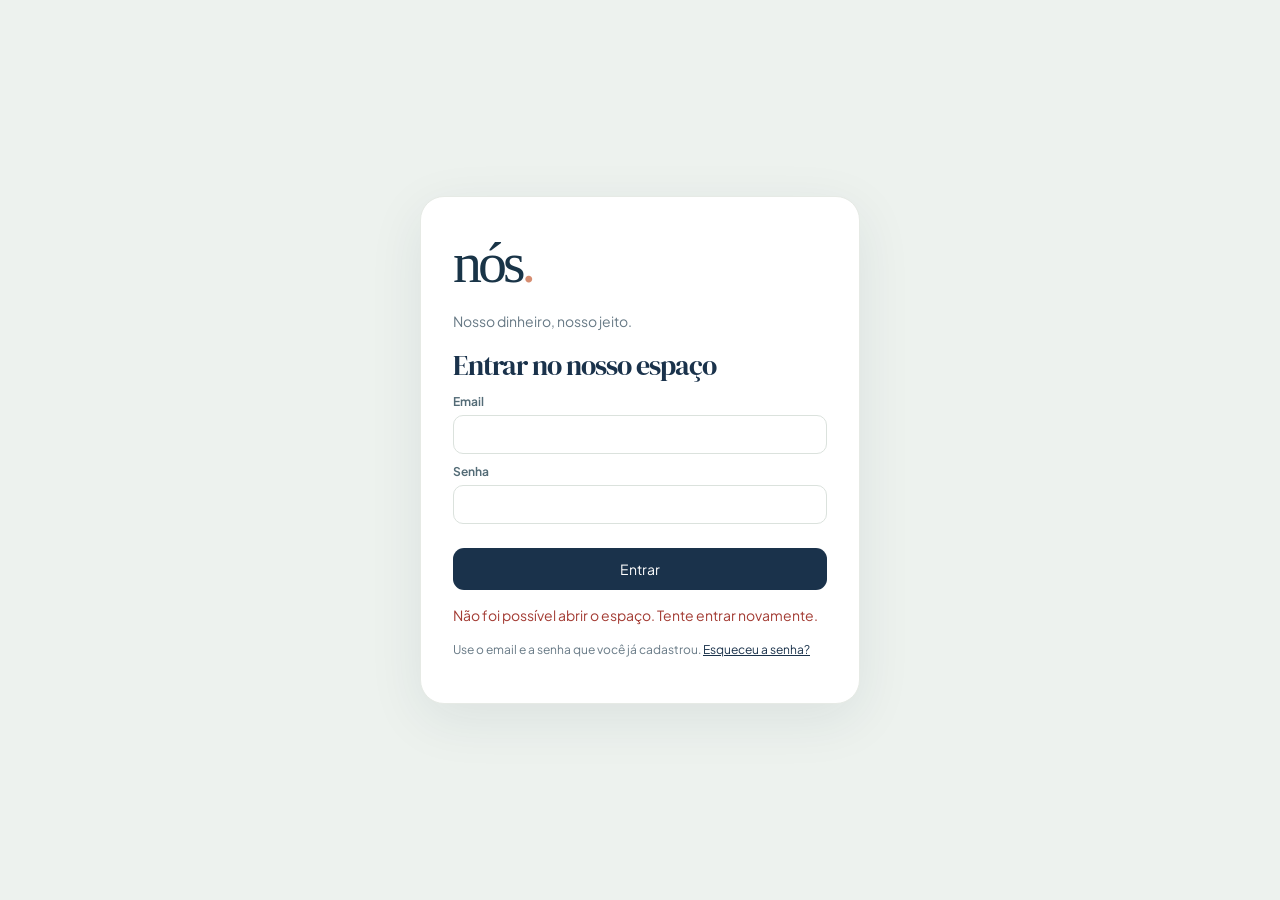
==== nos.html @ 6d32a5d5 "Permite abrir detalhes das receitas por categoria em nos.html" ====
<!doctype html><html lang="pt"><head><link rel="manifest" href="/manifest.webmanifest"><link rel="apple-touch-icon" sizes="180x180" href="/icon-180.png"><link rel="icon" type="image/png" sizes="192x192" href="/icon-192.png"><meta name="apple-mobile-web-app-capable" content="yes"><meta name="apple-mobile-web-app-title" content="nós."><meta name="theme-color" content="#1A324B"><meta charset="utf-8"><meta name="viewport" content="width=device-width,initial-scale=1"><title>nós. · Finanças</title><link rel="preconnect" href="https://fonts.googleapis.com"><link rel="preconnect" href="https://fonts.gstatic.com" crossorigin><link href="https://fonts.googleapis.com/css2?family=DM+Serif+Display&family=Plus+Jakarta+Sans:wght@400;500;600;700&display=swap" rel="stylesheet"><link rel="stylesheet" href="nos.css"></head><body><section id="loginScreen" class="login-screen" hidden><div class="login-card"><div class="login-brand">nós<span>.</span></div><p>Nosso dinheiro, nosso jeito.</p><h1>Entrar no nosso espaço</h1><form id="loginForm"><label>Email<input id="loginEmail" type="email" autocomplete="username" required></label><label>Senha<input id="loginPassword" type="password" autocomplete="current-password" required></label><button type="submit" id="loginButton">Entrar</button><p id="loginError" role="alert" class="login-error"></p></form><p class="login-help">Use o email e a senha que você já cadastrou. <a href="reset-password.html">Esqueceu a senha?</a></p></div></section><div class="shell" id="appShell" hidden><header><div><strong class="brand">nós<span>.</span></strong><small data-space-tagline>nosso dinheiro, nosso jeito</small></div><div class="headright"><span id="identity">Conectando…</span><button type="button" id="logout" class="soft" hidden>Sair</button><a href="casal-convite.html" data-space-only="couple">Convites</a></div></header><div id="alert" role="status"></div><main><section class="page active" id="inicio"><div class="intro"><div><div class="eyebrow" data-space-eyebrow>NOSSO ESPAÇO FINANCEIRO</div><h1>O dinheiro com mais leveza.</h1><p data-space-intro>Um lugar para cuidar do que é nosso, juntos.</p></div><div class="monthwrap"><label>Mês <input type="month" id="month" min="2026-11"></label></div></div><div class="stats"><article class="stat dark"><div class="balance-title-row"><small>Saldo total das contas</small><button type="button" id="viewAccountBalances" class="balance-eye" aria-label="Ver saldo por conta" title="Ver saldo por conta"><svg viewBox="0 0 24 24" width="22" height="22" fill="none" stroke="currentColor" stroke-width="1.8" stroke-linecap="round" stroke-linejoin="round" aria-hidden="true"><path d="M2 12s3.6-7 10-7 10 7 10 7-3.6 7-10 7S2 12 2 12Z"/><circle cx="12" cy="12" r="3"/></svg></button></div><strong id="balance">€ 0,00</strong><span>Saldo inicial + todos os movimentos</span></article><article class="stat"><small>Receitas do mês</small><strong id="income">€ 0,00</strong></article><article class="stat"><small>Despesas do mês</small><strong id="expense">€ 0,00</strong></article><details class="investment-disclosure"><summary>Investimentos <span class="investment-expand">Ver património investido</span></summary><div class="investment-detail-grid"><div><small>Investido · indisponível para uso</small><strong id="invested">€ 0,00</strong></div><div><small>Património total · disponível + investido</small><strong id="netWorth">€ 0,00</strong></div></div><div id="investmentCurrencies" class="investment-currencies"></div></details></div><article class="panel"><div class="panelhead"><h2>Previsão do mês</h2><button class="soft" data-page="movimentos">Gerir fixos</button></div><div id="forecast"></div><p class="forecast-help">Valores previstos não alteram o saldo. Só os movimentos efetivamente registados entram nas contas.</p></article><div class="two"><article class="panel"><div class="panelhead"><h2>Movimentos recentes</h2><button class="textbtn" data-page="movimentos">Ver todos →</button></div><div id="recent"></div></article><article class="panel"><h2>Nosso planejamento</h2><div id="modeSummary"></div><h3>Metas</h3><div id="goalsSummary"></div><h3>Orçamento por categoria</h3><div id="homeBudgetChart"></div><button class="soft" data-page="casal">Gerir metas e perfis</button></article></div></section>
<section class="page" id="movimentos"><div class="sectionhead"><div><div class="eyebrow">O DIA A DIA</div><h1>Movimentos</h1></div><button data-modal="transaction">+ Novo movimento</button></div><article class="panel"><div class="panelhead"><h2>Receitas e gastos fixos</h2><button data-modal="recurring">+ Fixo</button></div><p class="forecast-help">Cadastre valores mensais previstos. Use “Registar” para criar um movimento real, podendo ajustar o valor e a nota antes de guardar.</p><div id="recurringList"></div></article><article class="panel"><div class="panelhead"><h2>Investimentos</h2><button id="newInvestment" data-modal="investment">+ Investir / Resgatar</button></div><div id="investmentMovements"></div></article><div class="panel"><div class="movements-list-header"><h2>Movimentos</h2><button type="button" class="movements-add-button" data-modal="transaction">+ Movimento</button></div><div class="filters"><label>Tipo <select id="filterKind"><option value="">Todos</option><option value="income">Receitas</option><option value="expense">Despesas</option><option value="transfer">Transferências</option></select></label><label>Conta <select id="filterAccount"><option value="">Todas as contas</option></select></label><label>Categoria <select id="filterCategory"><option value="">Todas as categorias</option></select></label><label>Período <select id="filterPeriod"><option value="month">Mês selecionado</option><option value="all">Todo o histórico novo</option></select></label></div><div id="txList"></div></div></section>
<section class="page" id="contas"><div class="sectionhead"><div><div class="eyebrow">NOSSO JEITO</div><h1 data-space-label>Casal</h1></div></div><div class="casal-tabs" aria-label="Secções de Casal"><button type="button" data-page="casal">Perfis e organização</button><button type="button" data-page="contas">Contas e categorias</button></div><div class="sectionhead"><h2>Contas bancárias</h2><button data-modal="account">+ Nova conta</button></div><p class="hint">As contas criadas nesta versão são compartilhadas com as duas pessoas. As contas antigas não aparecem aqui.</p><div id="accountCards" class="accountgrid"></div><div class="panel"><h2>Categorias</h2><button class="soft" data-modal="category">+ Nova categoria</button><div id="categoryList"></div></div></section>
<section class="page" id="casal"><div class="sectionhead"><div><div class="eyebrow">NOSSO JEITO</div><h1 data-space-label>Casal</h1></div></div><div class="casal-tabs" aria-label="Secções de Casal"><button type="button" data-page="casal">Perfis e organização</button><button type="button" data-page="contas">Contas e categorias</button></div><div class="two"><article class="panel"><h2 data-space-label>Casal</h2><div id="profiles"></div></article><article class="panel"><div class="panelhead"><h2>Patrimônio investido</h2><button id="sharedInvestmentEdit" class="soft" data-modal="investmentShared">Editar saldo inicial do casal</button></div><div id="investmentSummary"></div></article><article class="panel" data-space-only="couple"><h2>Como organizamos o dinheiro</h2><p class="hint">O modelo é escolhido por mês. No modo conjunto não há percentuais nem acertos entre vocês.</p><form id="modeForm"><label>Mês de vigência<input type="month" id="modeMonth" min="2026-11" required></label><label>Modelo financeiro<select id="financialMode"><option value="joint">Conjunto — tudo da família</option><option value="hybrid">Híbrido</option><option value="separate">Individual</option></select></label><div id="splitBlock"><label>Regra de divisão<select id="splitRule"><option value="equal">50/50</option><option value="proportional">Proporcional aos rendimentos</option><option value="custom">Percentuais personalizados</option><option value="fixed">Valor fixo combinado</option></select></label><div id="customSplitFields" hidden><label>Percentual da primeira pessoa (%)<input type="number" id="splitFirst" min="0" max="100" step="0.01" value="50"></label><label>Percentual da segunda pessoa (%)<input type="number" id="splitSecond" min="0" max="100" step="0.01" value="50"></label></div><div id="fixedSplitFields" hidden><label>Valor fixo combinado (€)<input type="number" id="splitFixed" min="0" step="0.01" value="0"></label></div></div><button type="submit">Guardar configuração</button></form><div id="proportionHelp" class="hint"></div><article class="panel" id="settlementCard" data-space-only="couple"><h2>Acertos proporcionais</h2><div id="settlementPanel"></div></article><div id="modeHistory"></div></article></div><article class="panel"><div class="panelhead"><h2>Nossas metas</h2><button data-modal="goal">+ Nova meta</button></div><div id="goalsList"></div></article><article class="panel"><h2>Orçamento por categoria</h2><form id="budgetForm" class="inlineform"><label>Categoria<select id="budgetCategory"></select></label><label>Limite do mês (€)<input type="number" min="0" step="0.01" id="budgetAmount" required></label><button>Guardar limite</button></form><div id="budgetList"></div></article></section>
<section class="page" id="relatorios"><div class="sectionhead"><div><div class="eyebrow">OLHAR PARA FRENTE</div><h1>Relatórios</h1></div></div><div class="panel"><div class="report-filter-bar"><label>Mês do relatório<input id="reportMonth" type="month" min="2026-11"></label><label>Comparar com<input id="reportCompareMonth" type="month" min="2026-11"></label></div><div class="report-charts"><section class="chart-card"><h2>Despesas por categoria</h2><div class="donut-layout"><div id="categoryChart"></div><div id="categoryLegend"></div></div><div id="categoryDetail" class="category-detail" hidden></div></section><section class="chart-card"><h2>Evolução dos últimos 6 meses</h2><div id="monthlyChart" class="monthly-bars"></div><div id="reportComparison" class="report-comparison" hidden></div></section><section class="chart-card"><h2>Receitas realizadas por categoria</h2><div id="incomeCategoryChart"></div><div id="incomeCategoryDetail" class="category-detail" hidden></div></section><section class="chart-card"><h2>Orçamento por categoria</h2><div id="budgetChart"></div></section></div><div id="reportStats" class="report-stats-compact"></div><h2>Movimentos do mês</h2><div id="reportRows"></div></div><div class="reportactions"><button id="excel">Exportar Excel (.xlsx)</button><button class="soft" id="pdf">Guardar PDF / Imprimir</button></div></section></main><nav><button class="selected" data-page="inicio">⌂<span>Início</span></button><button data-page="movimentos">⇄<span>Movimentos</span></button><button type="button" class="mobile-add-transaction" data-modal="transaction" aria-label="Adicionar movimento" title="Novo movimento">+</button><button data-page="casal">♡<span>Casal</span></button><button data-page="relatorios">▥<span>Relatórios</span></button></nav></div>
<dialog id="accountBalancesDialog" aria-labelledby="accountBalancesTitle"><div class="dialoghead"><h2 id="accountBalancesTitle">Saldo por conta</h2><button type="button" id="closeAccountBalances" class="iconbtn" aria-label="Fechar">×</button></div><div id="accountBalancesList"></div><div class="account-balances-total"><span>Saldo total das contas</span><strong id="accountBalancesTotal"></strong></div></dialog><dialog id="dialog"><form id="entityForm"><div class="dialoghead"><h2 id="dialogTitle">Novo</h2><button type="button" id="closeDialog" class="iconbtn">×</button></div><div id="fields"></div><div class="dialogactions"><button type="button" class="soft" id="cancelDialog">Cancelar</button><button type="submit">Guardar</button></div></form></dialog>
<script src="supabase.umd.js"></script><script src="nos.js"></script></body></html>
---- nos.css ----
:root{--navy:#193447;--ink:#253c4a;--muted:#82909a;--ivory:#f7f7f2;--peach:#f7ded0;--sage:#e0eee5;--border:#e6eae5}*{box-sizing:border-box}body{margin:0;background:#e9eeeb;color:var(--ink);font-family:Inter,system-ui,-apple-system,Segoe UI,sans-serif;font-size:14px}.shell{max-width:1180px;min-height:100vh;margin:auto;background:var(--ivory);padding:0 38px 105px;box-shadow:0 15px 70px #203b4615}header{height:94px;display:flex;justify-content:space-between;align-items:center;border-bottom:1px solid var(--border)}.brand{font-family:Georgia,serif;font-size:52px;letter-spacing:-4px;color:var(--navy)}.brand span{color:#d68d71}header small{display:block;color:var(--muted);font-size:11px;margin-top:-6px}.headright{display:flex;align-items:center;gap:20px;color:var(--muted)}a{color:var(--navy)}main{padding-top:32px}.page{display:none}.page.active{display:block}.intro,.sectionhead{display:flex;align-items:center;justify-content:space-between;gap:15px;margin-bottom:27px}.eyebrow{color:#bb836f;font-size:10px;letter-spacing:2px;font-weight:800}h1{font-family:Georgia,serif;color:var(--navy);font-size:35px;letter-spacing:-1px;margin:9px 0}h2{font-family:Georgia,serif;font-size:23px;color:var(--navy);margin:0 0 18px}h3{font-size:15px;color:var(--navy);margin:20px 0 8px}p{line-height:1.6;color:#677985}.intro p{margin:0}.stats{display:grid;grid-template-columns:2fr 1fr 1fr;gap:16px;margin-bottom:24px}.stat{background:white;border:1px solid var(--border);border-radius:20px;padding:25px;min-height:140px}.stat.dark{background:var(--navy);color:white}.stat small,.stat span{display:block;opacity:.7}.stat strong{display:block;font-size:29px;margin:14px 0 8px;letter-spacing:-1px}.two{display:grid;grid-template-columns:1.3fr 1fr;gap:20px;margin-bottom:20px}.panel{background:#fff;border:1px solid var(--border);border-radius:20px;padding:25px;margin-bottom:20px}.panelhead{display:flex;justify-content:space-between;align-items:center;gap:10px}.panelhead h2{margin-bottom:15px}button{cursor:pointer;border:0;border-radius:11px;background:var(--navy);color:#fff;padding:12px 16px;font-weight:650;font:inherit}button:hover{filter:brightness(1.1)}button.soft{background:var(--sage);color:var(--navy)}button.textbtn{background:transparent;color:#b67860;padding:4px}button.danger{background:#fbe6e3;color:#9a3c35}button.tiny{font-size:12px;padding:6px 10px;margin-left:6px}label{display:block;color:#536b76;font-weight:650;font-size:12px;margin:10px 0}input,select,textarea{display:block;width:100%;margin-top:6px;padding:11px 12px;border:1px solid #dbe2dd;border-radius:10px;background:white;color:var(--ink);font:inherit}input:focus,select:focus{outline:2px solid #a2c8b7}input[type=month]{min-width:145px}.filters,.inlineform,.reportactions{display:flex;gap:14px;align-items:end;flex-wrap:wrap}.filters label{min-width:170px}.accountgrid{display:grid;grid-template-columns:repeat(auto-fit,minmax(240px,1fr));gap:15px;margin-bottom:24px}.account{background:white;border:1px solid var(--border);border-radius:17px;padding:22px}.account strong{font-size:24px;display:block;margin:14px 0}.item{padding:14px 0;border-bottom:1px solid #edf0ed;display:flex;align-items:center;justify-content:space-between;gap:12px}.item:last-child{border:0}.item b{display:block}.item small{color:var(--muted);display:block;margin-top:4px}.amount{font-weight:750;white-space:nowrap}.positive{color:#2b8b70}.negative{color:#d27b66}.empty{color:var(--muted);padding:24px 0}.hint{background:#f3f6f2;border-radius:12px;padding:12px 15px}.pill{display:inline-block;background:#f4e9df;padding:5px 9px;border-radius:20px;color:#8a5a49;font-size:11px}.rowactions{display:flex;align-items:center;flex-wrap:wrap;justify-content:flex-end}nav{position:fixed;bottom:0;left:50%;transform:translateX(-50%);width:min(1180px,100%);height:78px;display:flex;justify-content:center;background:#fff;border-top:1px solid var(--border);z-index:10}nav button{flex:1;max-width:175px;background:transparent;color:#91a0a6;border-radius:0;font-size:22px;padding:9px 4px}nav button span{display:block;font-size:11px;margin-top:3px}nav button.selected{color:var(--navy);background:#f1f5f1}#alert:not(:empty){margin:14px 0;padding:12px 18px;border-radius:12px;background:#f5e7df;color:#713f32}dialog{width:min(480px,94vw);border:0;border-radius:22px;box-shadow:0 20px 100px #172b4050;padding:25px}dialog::backdrop{background:#172b4080}.dialoghead,.dialogactions{display:flex;justify-content:space-between;align-items:center;gap:12px}.dialogactions{justify-content:flex-end;margin-top:20px}.iconbtn{background:#eee;color:#333;font-size:22px;padding:4px 12px}.reportactions{margin:20px 0}#reportRows{overflow-x:auto}table{border-collapse:collapse;width:100%;font-size:12px}td,th{text-align:left;border-bottom:1px solid #e7ece8;padding:11px 9px}#modeHistory{margin-top:18px}#modeHistory small{display:block;margin:8px 0}@media(max-width:700px){.shell{padding:0 15px 95px}.brand{font-size:43px}header{height:75px}.headright{font-size:11px;gap:8px}.intro,.sectionhead{align-items:start}.intro{flex-direction:column}.stats{grid-template-columns:1fr 1fr}.stat.dark{grid-column:1/-1}.stat{padding:18px;min-height:100px}.stat strong{font-size:23px}.two{grid-template-columns:1fr}.panel{padding:18px}.sectionhead h1,h1{font-size:30px}nav{height:70px}nav button{font-size:19px}nav button span{font-size:10px}}@media print{header,nav,button,.monthwrap,.filters,#alert,.reportactions{display:none!important}.shell{box-shadow:none;padding:0}.page{display:none!important}#relatorios{display:block!important}.panel{border:0;padding:0}body{background:white}}

[hidden]{display:none!important}.login-screen{min-height:100vh;display:grid;place-items:center;padding:24px;background:#edf2ee}.login-card{background:white;border:1px solid #e6eae5;border-radius:24px;padding:32px;width:min(440px,100%);box-shadow:0 15px 55px #19344715}.login-brand{font-family:Georgia,serif;font-size:58px;letter-spacing:-4px;color:#193447}.login-brand span{color:#d68d71}.login-card h1{font-size:28px}.login-card form button{width:100%;margin-top:14px}.login-error{color:#a33b33;min-height:1.5em}.login-help{font-size:12px}.headright #logout{padding:8px 12px;font-size:12px}

/* Relatórios visuais e notas dos movimentos */
.report-charts{display:grid;grid-template-columns:1fr 1fr;gap:18px;margin:20px 0}.chart-card{border:1px solid var(--border);border-radius:16px;padding:20px;min-width:0}.chart-card:last-child{grid-column:1/-1}.chart-card h2{font-size:19px}.donut-layout{display:flex;align-items:center;gap:22px;flex-wrap:wrap}.donut{width:190px;height:190px;border-radius:50%;display:grid;place-items:center;flex-shrink:0}.donut-center{background:white;border-radius:50%;width:115px;height:115px;display:flex;flex-direction:column;justify-content:center;align-items:center;text-align:center;padding:8px}.donut-center small{color:var(--muted);font-size:11px}.donut-center strong{font-size:17px}.chart-legend-row{display:grid;grid-template-columns:12px minmax(85px,1fr) auto auto;gap:8px;align-items:center;margin:9px 0}.chart-legend-row small{color:var(--muted)}.legend-dot{width:10px;height:10px;border-radius:3px}.monthly-bars{height:240px;display:flex;align-items:stretch;gap:8px}.month-bar-col{flex:1;min-width:0;display:flex;flex-direction:column;align-items:center;gap:7px}.month-bar-col b{font-size:10px;white-space:nowrap}.month-bar-col small{font-size:10px;color:var(--muted)}.bar-track{height:175px;width:100%;max-width:44px;background:#f0f4f0;border-radius:7px;display:flex;align-items:flex-end;overflow:hidden}.bar-fill{width:100%;background:#79a895;border-radius:7px 7px 0 0;min-height:0}.budget-chart-row{margin:16px 0}.budget-chart-row>div:first-child{display:flex;justify-content:space-between;gap:12px}.budget-chart-row small{color:var(--muted)}.budget-track{height:11px;background:#eef1ec;border-radius:8px;overflow:hidden;margin-top:7px}.budget-fill{height:100%;background:#79a895;border-radius:8px}.budget-fill.over{background:#d78e72}.tx-note{max-width:550px;white-space:pre-wrap;overflow-wrap:anywhere;color:#637783!important}@media(max-width:750px){.report-charts{grid-template-columns:1fr}.chart-card:last-child{grid-column:auto}.donut{width:160px;height:160px}.donut-center{width:100px;height:100px}.chart-legend-row{font-size:12px}}@media print{.report-charts{grid-template-columns:1fr 1fr}.chart-card{break-inside:avoid}.donut{-webkit-print-color-adjust:exact;print-color-adjust:exact}.bar-fill,.budget-fill{-webkit-print-color-adjust:exact;print-color-adjust:exact}}

/* Navegação adaptativa: lateral no desktop, inferior no celular. */
@media (min-width:901px){
  .shell{max-width:1280px;display:grid;grid-template-columns:218px minmax(0,1fr);grid-template-rows:auto auto 1fr;column-gap:0;padding:0 34px 54px 0;align-items:start}
  .shell>header{grid-column:2;grid-row:1;padding-left:34px}
  .shell>#alert{grid-column:2;grid-row:2;margin-left:34px}
  .shell>main{grid-column:2;grid-row:3;padding-left:34px;min-width:0}
  .shell>nav{grid-column:1;grid-row:1 / 4;position:sticky;top:0;left:auto;bottom:auto;transform:none;width:218px;max-width:none;height:100vh;min-height:620px;display:flex;flex-direction:column;justify-content:flex-start;align-items:stretch;padding:118px 14px 26px;gap:8px;background:#fff;border-top:0;border-right:1px solid var(--border);box-shadow:none;z-index:10}
  .shell>nav::before{content:'MENU';position:absolute;top:87px;left:26px;color:#a2afb0;font-size:10px;letter-spacing:2px;font-weight:800}
  .shell>nav button{flex:0 0 auto;max-width:none;width:100%;display:flex;align-items:center;justify-content:flex-start;gap:15px;text-align:left;border-radius:12px;padding:15px 15px;font-size:23px;line-height:1;background:transparent;color:#81929a;transition:background .15s,color .15s}
  .shell>nav button span{display:inline;font-size:14px;margin-top:0;font-weight:650}
  .shell>nav button.selected{color:var(--navy);background:#eaf2ed}
  .shell>nav button:hover{background:#f0f4f0;filter:none}
}
@media (min-width:901px) and (max-width:1120px){.shell{grid-template-columns:188px minmax(0,1fr);padding-right:20px}.shell>nav{width:188px}.shell>header,.shell>main{padding-left:24px}.shell>#alert{margin-left:24px}.stats{grid-template-columns:1.5fr 1fr 1fr}.stat{padding:18px}.stat strong{font-size:23px}}
@media print{.shell{display:block!important;padding:0!important}.shell>main{padding:0!important}}

.forecast-grid{display:grid;grid-template-columns:repeat(4,minmax(0,1fr));gap:12px}.forecast-grid>div{background:#f5f7f4;padding:15px;border-radius:12px}.forecast-grid small{display:block;color:#71848b;margin-bottom:9px}.forecast-grid b{font-size:19px}.forecast-help{font-size:12px;color:#72838c}@media(max-width:700px){.forecast-grid{grid-template-columns:1fr 1fr}.forecast-grid b{font-size:16px}}

/* Ajustes de usabilidade — 10/11/2026 */
#inicio .panelhead:has([data-page="movimentos"]){margin-bottom:24px;}
#inicio .panelhead:has([data-page="movimentos"]) + #forecast{margin-top:18px;}
.account h2{margin-top:16px !important;}
.forecast-tag,.realized-tag{display:inline-flex;align-items:center;font-size:.72rem;font-weight:750;border-radius:999px;padding:3px 7px;margin-right:5px;background:#f4e9d9;color:#73592e;}
.realized-tag{background:#e0f0e7;color:#286348;}
.income-bar-fill{height:100%;background:#6f9d8b;border-radius:999px;}
.emoji-grid{display:grid;grid-template-columns:repeat(8,minmax(0,1fr));gap:5px;padding:10px;margin:8px 0;background:#f8f8f5;border:1px solid #dde4df;border-radius:12px;max-height:200px;overflow:auto;}
.emoji-grid[hidden]{display:none;}
.emoji-option{font-size:1.3rem;min-height:37px;padding:3px;border-radius:8px;background:white;color:#1d3442;}
.emoji-option:hover{background:#e0f0e7;}
@media(max-width:600px){.emoji-grid{grid-template-columns:repeat(6,minmax(0,1fr));}}

/* Patrimônio investido separado do saldo disponível */
.stats{grid-template-columns:repeat(auto-fit,minmax(175px,1fr));}
#investmentSummary .item small{display:block;}
@media(max-width:650px){.stats{grid-template-columns:repeat(2,minmax(0,1fr));}}

/* Refinamentos visuais solicitados: preservar o destaque do saldo e recolher investimentos. */
.stats{grid-template-columns:repeat(2,minmax(0,1fr));}
.stats>.stat.dark{grid-column:1/-1;min-height:220px;padding:34px 38px;display:flex;flex-direction:column;justify-content:center;}
.stats>.stat.dark strong{font-size:clamp(38px,5vw,55px);margin:18px 0 10px;}
.stats>.stat.dark small{font-size:17px;}
.stats>.stat.dark span{font-size:14px;}
.investment-disclosure{grid-column:1/-1;border:1px solid var(--border);background:#fff;border-radius:18px;overflow:hidden;}
.investment-disclosure summary{list-style:none;cursor:pointer;display:flex;align-items:center;justify-content:space-between;gap:12px;padding:17px 22px;font-weight:750;color:var(--navy);}
.investment-disclosure summary::-webkit-details-marker{display:none;}
.investment-disclosure summary::after{content:'⌄';font-size:23px;color:#6f8690;}
.investment-disclosure[open] summary::after{content:'⌃';}
.investment-expand{font-weight:500;color:#7a8b93;font-size:12px;margin-left:auto;}
.investment-detail-grid{display:grid;grid-template-columns:repeat(2,minmax(0,1fr));gap:14px;padding:0 22px 20px;}
.investment-detail-grid>div{background:#f4f7f4;border-radius:13px;padding:18px;}
.investment-detail-grid small{display:block;color:#647983;font-size:12px;}
.investment-detail-grid strong{display:block;color:var(--navy);font-size:25px;margin-top:9px;}
#proportionHelp{font-size:13px;line-height:1.55;overflow-wrap:anywhere;}
#proportionHelp p{margin:0 0 8px;}
#settlementCard{margin-top:18px;padding:22px;}
#settlementCard h2{font-size:21px;}
/* Gráfico circular centrado e legenda em coluna, evitando que o gráfico fique colado à esquerda. */
.donut-layout{display:flex;flex-direction:column;align-items:stretch;gap:20px;}
#categoryChart{width:100%;display:flex;justify-content:center;align-items:center;min-height:205px;}
#categoryLegend{width:100%;}
#categoryChart .donut{width:min(225px,70vw);height:min(225px,70vw);}
/* Receitas e limites lado a lado; limite de orçamento em laranja. */
.report-charts .chart-card:last-child{grid-column:auto;}
.budget-fill,.budget-fill.over{background:#e7a45f;}
@media(max-width:750px){.report-charts{grid-template-columns:1fr;}.investment-detail-grid{grid-template-columns:1fr;}.stats>.stat.dark{min-height:185px;padding:26px;}}

/* Restaurar exatamente a fila de três cartões antes de Investimentos. */
@media(min-width:751px){.stats{grid-template-columns:2fr 1fr 1fr;}.stats>.stat.dark{grid-column:auto;min-height:190px;padding:30px 32px;}.stats>.stat.dark strong{font-size:clamp(32px,3.5vw,49px);}.stats>.stat.dark small{font-size:15px;}.stats>.stat.dark span{font-size:14px;}.stats>.stat:not(.dark){min-height:190px;padding:30px 26px;}.stats>.stat:not(.dark) strong{font-size:clamp(25px,2.5vw,37px);}.investment-disclosure{grid-column:1/-1;}}
@media(max-width:750px){.stats{grid-template-columns:repeat(2,minmax(0,1fr));}.stats>.stat.dark{grid-column:1/-1;}.investment-disclosure{grid-column:1/-1;}}

/* Cartões do resumo ligeiramente mais compactos, sem alterar a ordem. */
@media (min-width:751px){
  #inicio .stats{grid-template-columns:minmax(0,1.8fr) minmax(0,1fr) minmax(0,1fr);gap:13px;}
  #inicio .stats>.stat{min-width:0;min-height:166px;padding:24px 24px;}
  #inicio .stats>.stat.dark{padding:24px 28px;}
  #inicio .stats>.stat.dark strong{font-size:clamp(30px,3.1vw,44px);}
  #inicio .stats>.stat:not(.dark) strong{font-size:clamp(23px,2.25vw,34px);}
}

/* Ajuste 10/11: cartões mais compactos conforme referência enviada. */
@media (min-width:751px){
  #inicio .stats{grid-template-columns:minmax(0,1.75fr) minmax(0,1fr) minmax(0,1fr);gap:12px;}
  #inicio .stats>.stat{min-height:142px;padding:20px 21px;border-radius:19px;}
  #inicio .stats>.stat.dark{padding:20px 24px;}
  #inicio .stats>.stat.dark strong{font-size:clamp(27px,2.65vw,39px);margin:12px 0 8px;}
  #inicio .stats>.stat:not(.dark) strong{font-size:clamp(22px,2.05vw,31px);margin:12px 0 8px;}
  #inicio .stats>.stat small{font-size:14px;}
  #inicio .stats>.stat.dark span{font-size:13px;}
}


/* UI Kit Gemini integrado com a aplicação existente — apenas apresentação. */
:root{--navy:#1A324B;--ink:#1A324B;--muted:#7A8C9E;--ivory:#F8F6F0;--border:#E8ECF0;--terracotta:#D98268;--sage:#e5f0e9}
body{background:#eeeae3;color:var(--ink);font-family:'Plus Jakarta Sans',Inter,system-ui,-apple-system,Segoe UI,sans-serif}
.shell{background:var(--ivory)}
.brand,h1,h2{font-family:'DM Serif Display',Georgia,serif;font-weight:400}
.brand span{color:var(--terracotta)}
.panel,.stat:not(.dark),.account,.chart-card,.investment-disclosure{background:#fff;border-color:var(--border);box-shadow:0 4px 16px -2px rgba(26,50,75,.045)}
.panel,.stat,.account{border-radius:22px}
button{transition:background .15s,transform .15s,filter .15s}
button:active{transform:scale(.98)}
button:focus-visible,a:focus-visible,input:focus-visible,select:focus-visible{outline:2px solid var(--terracotta);outline-offset:2px}
button:not(.soft):not(.textbtn):not(.tiny):not(.danger):not(.iconbtn):not(.mobile-add-transaction){background:var(--navy)}
.sectionhead>button[data-modal=transaction]{background:var(--terracotta)!important}
input:focus,select:focus,textarea:focus{outline:2px solid rgba(217,130,104,.4);border-color:var(--terracotta)}
#recent,#txList{display:flex;flex-direction:column;gap:9px;margin-top:12px}
#recent .tx-item,#txList .tx-item{border:1px solid transparent;background:#F8F6F0;border-radius:15px;padding:13px 14px;gap:12px;align-items:center;transition:background .15s,border-color .15s}
#recent .tx-item:hover,#txList .tx-item:hover{background:#F6E6E1;border-color:#efd9d0}
.tx-main{display:flex;align-items:center;gap:12px;min-width:0;flex:1}
.tx-copy{min-width:0;overflow-wrap:anywhere}
.tx-copy b{font-size:13px;color:var(--navy)}
.tx-copy small{font-size:11px;line-height:1.5}
.tx-type-dot{display:block;width:11px;height:11px;border-radius:50%;flex:none;background:var(--terracotta)}
.tx-income .tx-type-dot{background:#6b9e86}.tx-transfer .tx-type-dot{background:#8198b0}
.tx-item .rowactions{gap:5px}.tx-item .amount{font-size:14px;letter-spacing:-.2px}
.tx-item .negative{color:#B96550}.tx-item .positive{color:#397e65}
.tx-item .tiny{font-size:10px;padding:5px 8px;margin-left:2px}
#inicio .stats>.stat.dark{background:var(--navy)}
#inicio .stats>.stat.dark strong{color:white}
.mobile-add-transaction{display:none}
@media(max-width:900px){
  .shell>nav,nav{background:var(--navy);border-top:0;box-shadow:0 -6px 28px rgba(26,50,75,.16);height:76px;padding:8px 5px max(7px,env(safe-area-inset-bottom));justify-content:space-around}
  nav button{color:#b8c4d0!important;background:transparent!important;border-radius:12px;max-width:none;font-size:20px;padding:5px 2px;min-width:0}
  nav button span{color:inherit;font-size:10px}
  nav button.selected{color:var(--terracotta)!important;background:transparent!important;position:relative}
  nav button.selected::after{content:'';position:absolute;bottom:0;left:50%;transform:translateX(-50%);width:6px;height:6px;border-radius:50%;background:var(--terracotta)}
  nav button:nth-child(2){margin-right:25px}
  nav button:nth-child(3){margin-left:25px}
  nav .mobile-add-transaction{display:flex!important;align-items:center;justify-content:center;position:absolute;left:50%;top:-16px;transform:translateX(-50%);width:56px;height:56px;border-radius:50%;border:4px solid var(--ivory);background:var(--terracotta)!important;color:white!important;font-size:32px;font-weight:400;box-shadow:0 5px 20px rgba(217,130,104,.35);padding:0;z-index:2}
  nav .mobile-add-transaction:active{transform:translateX(-50%) scale(.95)}
  .shell{padding-bottom:110px}
  #recent .tx-item,#txList .tx-item{flex-wrap:wrap}
  .tx-item .rowactions{margin-left:23px;justify-content:flex-start}
}
@media(max-width:380px){nav button span{font-size:9px}.tx-item .amount{font-size:13px}}
@media print{nav .mobile-add-transaction{display:none!important}}

/* Ajustes finais — navegação desktop discreta e movimentos em creme */
@media(min-width:901px){
 .shell>nav button,.shell>nav button:hover,.shell>nav button.selected{background:transparent!important;box-shadow:none!important;}
 .shell>nav button{border-left:3px solid transparent;border-radius:0 10px 10px 0;color:#6f8190!important;}
 .shell>nav button.selected{border-left-color:var(--terracotta);color:var(--navy)!important;font-weight:700;}
 .shell>nav button:hover{color:var(--navy)!important;}
}
#recent .tx-item,#txList .tx-item{background:#F8F6F0!important;border:1px solid #F0EDE7!important;}
#recent .tx-item:hover,#txList .tx-item:hover{background:#F4F1EB!important;border-color:#E9E3DA!important;}
.tx-type-icon{display:flex;align-items:center;justify-content:center;flex:0 0 38px;width:38px;height:38px;border-radius:12px;background:#fff;color:var(--terracotta);font-size:19px;font-weight:700;line-height:1;}
.tx-income .tx-type-icon{color:#397e65}.tx-transfer .tx-type-icon{color:#68829a}


/* Correção mobile 11-11: seis espaços reais na barra, sem botão sobreposto. */
@media (max-width:900px) {
  .shell>nav, nav {
    display:grid;
    grid-template-columns:repeat(6,minmax(0,1fr));
    align-items:center;
    justify-content:stretch;
    gap:0;
    height:calc(72px + env(safe-area-inset-bottom, 0px));
    padding:7px 4px calc(7px + env(safe-area-inset-bottom, 0px));
  }
  .shell>nav>button, nav>button {
    width:100%;min-width:0;max-width:none;
    margin:0!important;
    padding:5px 0;
    align-self:center;
    justify-self:center;
    line-height:1.1;
  }
  .shell>nav>button:nth-child(1),nav>button:nth-child(1){grid-column:1;grid-row:1}
  .shell>nav>button:nth-child(2),nav>button:nth-child(2){grid-column:2;grid-row:1}
  .shell>nav>button:nth-child(3),nav>button:nth-child(3){grid-column:4;grid-row:1}
  .shell>nav>button:nth-child(4),nav>button:nth-child(4){grid-column:5;grid-row:1}
  .shell>nav>button:nth-child(5),nav>button:nth-child(5){grid-column:6;grid-row:1}
  .shell>nav>.mobile-add-transaction,nav>.mobile-add-transaction {
    grid-column:3;grid-row:1;
    display:flex!important;
    position:static!important;
    top:auto;left:auto;
    transform:none!important;
    width:48px;height:48px;
    border:3px solid #fff;
    border-radius:50%;
    margin:0 auto!important;
    padding:0;
    font-size:28px;
    z-index:1;
  }
  nav .mobile-add-transaction:active {transform:scale(.96)!important}
  nav button span{font-size:clamp(8px,2.1vw,10px)}
  .shell{padding-bottom:calc(100px + env(safe-area-inset-bottom, 0px))}
  /* iOS Safari amplia automaticamente inputs com texto inferior a 16px. */
  input,select,textarea,dialog input,dialog select,dialog textarea,
  .login-screen input,.login-screen select {font-size:16px!important}
  html{-webkit-text-size-adjust:100%;text-size-adjust:100%}
}

/* Cabeçalho da lista de movimentos */
.movements-list-header{display:flex;align-items:center;justify-content:space-between;gap:16px;margin-bottom:24px;flex-wrap:wrap}
.movements-list-header h2{margin:0}
.movements-add-button{background:#D98268;color:#fff;border-radius:12px;font-weight:700;white-space:nowrap}
.movements-add-button:hover{background:#c97159}
@media(max-width:480px){.movements-list-header{gap:12px;margin-bottom:20px}.movements-list-header h2{font-size:24px}.movements-add-button{padding:11px 13px;font-size:14px}}

/* Refinamento mobile — quatro destinos e ação central, sem sobreposição. */
.mobile-casal-accounts{display:none}
@media(max-width:900px){
  .shell>nav,nav{grid-template-columns:repeat(5,minmax(0,1fr))!important;gap:0!important;}
  .shell>nav>button[data-page="contas"],nav>button[data-page="contas"]{display:none!important}
  .shell>nav>button[data-page="inicio"],nav>button[data-page="inicio"]{grid-column:1!important;grid-row:1!important}
  .shell>nav>button[data-page="movimentos"],nav>button[data-page="movimentos"]{grid-column:2!important;grid-row:1!important}
  .shell>nav>.mobile-add-transaction,nav>.mobile-add-transaction{grid-column:3!important;grid-row:1!important;position:static!important;width:52px;height:52px;transform:none!important}
  .shell>nav>button[data-page="casal"],nav>button[data-page="casal"]{grid-column:4!important;grid-row:1!important}
  .shell>nav>button[data-page="relatorios"],nav>button[data-page="relatorios"]{grid-column:5!important;grid-row:1!important}
  nav button span{font-size:clamp(9px,2.5vw,11px)!important}
  .mobile-casal-accounts{display:flex;align-items:center;justify-content:space-between;gap:12px}
  .mobile-casal-accounts h2{margin:0 0 4px;font-size:22px}
  .mobile-casal-accounts p{margin:0;font-size:13px}
  .mobile-casal-accounts button{flex-shrink:0}
  .intro .monthwrap{width:auto;max-width:100%}
  .intro .monthwrap label{font-size:12px;margin:0}
  .intro input[type=month]{width:195px!important;min-width:0!important;max-width:100%;padding:10px 12px!important;font-size:16px!important;min-height:44px!important;border-radius:12px}
  #inicio .stats{gap:10px!important}
  #inicio .stats>.stat{min-width:0;min-height:0!important;padding:18px 15px!important;border-radius:20px!important}
  #inicio .stats>.stat.dark{padding:23px 22px!important}
  #inicio .stats>.stat strong{font-size:clamp(19px,5.3vw,26px)!important;letter-spacing:-.8px;overflow-wrap:anywhere}
  #inicio .stats>.stat.dark strong{font-size:clamp(30px,8vw,41px)!important}
  #inicio .stats>.stat small{font-size:12px!important}
  #inicio .stats>.stat.dark span{font-size:12px!important}
  #recurringList .item{display:grid!important;grid-template-columns:minmax(0,1fr) auto;align-items:start;gap:10px 12px;padding:17px 0}
  #recurringList .item>div:first-child{min-width:0;overflow-wrap:anywhere}
  #recurringList .rowactions{display:grid!important;grid-template-columns:repeat(2,minmax(0,1fr));gap:7px;align-items:center;justify-items:stretch;min-width:142px;max-width:166px}
  #recurringList .rowactions>b{grid-column:1/-1;text-align:right;font-size:17px;white-space:nowrap}
  #recurringList .rowactions>button{margin:0!important;padding:9px 7px!important;font-size:12px!important;min-height:36px;white-space:nowrap;text-align:center}
  #recurringList .rowactions>button[data-use-recurring]{grid-column:1/-1;grid-row:2;background:var(--navy)!important;color:white!important}
  #recurringList .rowactions>button[data-edit="recurring"]{grid-column:1;grid-row:3}
  #recurringList .rowactions>button[data-archive-recurring]{grid-column:2;grid-row:3}
  #recurringList .rowactions:not(:has([data-use-recurring]))>button[data-edit="recurring"]{grid-row:2}
  #recurringList .rowactions:not(:has([data-use-recurring]))>button[data-archive-recurring]{grid-row:2}
}
@media(max-width:370px){#recurringList .rowactions{min-width:126px;max-width:136px}#recurringList .rowactions>button{font-size:11px!important;padding:8px 4px!important}}

/* Casal: mesmas secções em desktop e telemóvel */
.shell main .casal-tabs{position:static;transform:none;width:100%;height:auto;display:flex;justify-content:flex-start;gap:8px;padding:5px;background:#f0f0ea;border:0;border-radius:15px;margin:0 0 22px;z-index:auto}
.shell main .casal-tabs button{flex:1;max-width:none;width:auto;background:transparent!important;color:#536b76!important;border:0;border-radius:11px;font-size:14px;line-height:1.3;font-weight:650;padding:12px 14px;white-space:normal}
.shell main .casal-tabs button.active{background:#fff!important;color:#193447!important;box-shadow:0 2px 8px #19344713}
@media(max-width:900px){
  .shell>nav{display:grid!important;grid-template-columns:repeat(5,minmax(0,1fr))!important;align-items:center!important;gap:0!important}
  .shell>nav>button[data-page="inicio"]{grid-column:1!important;grid-row:1!important}
  .shell>nav>button[data-page="movimentos"]{grid-column:2!important;grid-row:1!important}
  .shell>nav>.mobile-add-transaction{grid-column:3!important;grid-row:1!important;display:flex!important;align-items:center!important;justify-content:center!important;position:static!important;transform:none!important;line-height:1!important;padding:0 0 3px!important;font-family:Arial,sans-serif!important;font-size:32px!important;font-weight:400!important;width:52px!important;height:52px!important;margin:0 auto!important}
  .shell>nav>button[data-page="casal"]{grid-column:4!important;grid-row:1!important}
  .shell>nav>button[data-page="relatorios"]{grid-column:5!important;grid-row:1!important}
  .intro .monthwrap{width:auto;max-width:100%}
  .intro .monthwrap label{color:#617680;font-size:12px}
  .intro #month{width:177px!important;max-width:100%!important;min-width:0!important;min-height:42px!important;padding:9px 12px!important;border:1px solid #e1e4de!important;border-radius:12px!important;background:#eceee8!important;color:#193447!important;font-size:16px!important;font-weight:600!important;box-shadow:none!important}
}
@media(min-width:901px){.shell>nav>.mobile-add-transaction{display:none!important}}


/* Ajustes 10/11: separadores Casal independentes da navegação fixa */
.shell main .casal-tabs {display:grid!important;grid-template-columns:minmax(0,1fr) minmax(0,1fr)!important;width:100%!important;min-width:0!important;max-width:100%!important;position:relative!important;left:auto!important;bottom:auto!important;transform:none!important;height:auto!important;overflow:visible!important;box-shadow:none!important;margin:0 0 18px!important;padding:5px!important;background:#eceee9!important;}
.shell main .casal-tabs button {display:flex!important;align-items:center!important;justify-content:center!important;min-width:0!important;width:100%!important;max-width:none!important;min-height:48px!important;margin:0!important;white-space:normal!important;overflow-wrap:anywhere!important;line-height:1.25!important;font-size:clamp(12px,3.2vw,14px)!important;padding:10px 8px!important;}
.shell main .casal-tabs button.active {background:#fff!important;box-shadow:0 2px 8px #19344718!important;}
/* O conteúdo do diálogo mantém a mesma largura ao abrir o teclado e ao focar campos */
#dialog {box-sizing:border-box!important;max-width:calc(100vw - 24px)!important;max-height:calc(100dvh - 24px)!important;overflow-y:auto!important;overscroll-behavior:contain!important;}
#dialog #entityForm,#dialog #fields,#dialog label {min-width:0!important;max-width:100%!important;}
#dialog input,#dialog select,#dialog textarea {min-width:0!important;max-width:100%!important;box-sizing:border-box!important;font-size:16px!important;}
#dialog textarea {resize:vertical;}
@media(max-width:900px){
  #dialog {width:calc(100vw - 24px)!important;margin:auto!important;padding:18px!important;}
  #dialog #fields {display:block!important;}
  #dialog label {width:100%!important;}
  #dialog input,#dialog select,#dialog textarea {width:100%!important;}
  #categoryChart .donut-center strong{font-size:clamp(16px,5vw,23px)!important;line-height:1.1!important;letter-spacing:-.5px!important;white-space:nowrap!important;}
}
/* Mesma apresentação dos movimentos na tabela de relatórios e no PDF */
#reportRows {overflow-x:auto;max-width:100%;border:1px solid #e4e8e5;border-radius:15px;background:#fff;}
#reportRows .report-movements-table{width:100%;border-collapse:collapse;min-width:640px;font-size:13px;}
#reportRows .report-movements-table thead{background:#f8f6f0;color:#1a324b;}
#reportRows .report-movements-table th{font-weight:700;}
#reportRows .report-movements-table th,#reportRows .report-movements-table td{padding:12px 10px;border-bottom:1px solid #e8ece8;vertical-align:top;overflow-wrap:anywhere;}
#reportRows .report-movements-table tr:nth-child(even) td{background:#fbfaf7;}
#reportRows .report-movements-table th:last-child,#reportRows .report-movements-table td:last-child{text-align:right;white-space:nowrap;font-weight:700;color:#1a324b;}
@media print{#reportRows{overflow:visible!important;border:0!important}#reportRows .report-movements-table{min-width:0!important;font-size:9px!important;table-layout:fixed!important}#reportRows .report-movements-table th,#reportRows .report-movements-table td{padding:5px 4px!important;word-break:break-word!important}#reportRows .report-movements-table tr{break-inside:avoid}#reportRows .report-movements-table thead{display:table-header-group}}

/* Refinamentos: relatório, gráfico e cabeçalho consistente de Casal */
#reportRows .report-movements-table th:nth-child(2),
#reportRows .report-movements-table td:nth-child(2) {
  min-width: 98px !important;
  width: 108px;
  white-space: nowrap !important;
  overflow-wrap: normal !important;
  word-break: normal !important;
}
#categoryChart .donut-center strong {
  font-size: 15px !important;
  line-height: 1.1 !important;
  letter-spacing: -0.35px !important;
  white-space: nowrap !important;
}
@media (max-width: 750px) {
  #categoryChart .donut-center strong { font-size: clamp(14px, 4vw, 19px) !important; }
}
@media print {
  #reportRows .report-movements-table th:nth-child(2),
  #reportRows .report-movements-table td:nth-child(2) {
    width: 11% !important;
    min-width: 0 !important;
    white-space: nowrap !important;
    word-break: normal !important;
    overflow-wrap: normal !important;
  }
}

/* PDF e tabela responsivos: versão 11/11 */
#categoryChart .donut-svg{position:relative;background:none!important;isolation:isolate;overflow:visible;}
#categoryChart .donut-svg svg{position:absolute;inset:0;width:100%;height:100%;display:block;overflow:visible;}
#categoryChart .donut-svg .donut-center{position:relative;z-index:1;width:57%;height:57%;margin:auto;}
#categoryChart .donut-svg .donut-center strong{font-size:clamp(13px,2vw,17px)!important;white-space:nowrap!important;}
/* Não impor uma largura fixa à coluna Tipo em detrimento das restantes. */
#reportRows .report-movements-table{table-layout:auto!important;min-width:790px!important;}
#reportRows .report-movements-table th:nth-child(2),
#reportRows .report-movements-table td:nth-child(2){width:auto!important;min-width:78px!important;white-space:nowrap!important;}
#reportRows .report-movements-table th:nth-child(1),
#reportRows .report-movements-table td:nth-child(1){white-space:nowrap!important;}
#reportRows .report-movements-table th:last-child,
#reportRows .report-movements-table td:last-child{white-space:nowrap!important;}
#reportRows .report-movements-table th,
#reportRows .report-movements-table td{overflow-wrap:normal!important;word-break:normal!important;}
@media print {
  @page{size:A4 landscape;margin:12mm;}
  html,body{width:auto!important;overflow:visible!important;background:#fff!important;}
  .shell{width:100%!important;max-width:none!important;min-height:0!important;margin:0!important;padding:0!important;box-shadow:none!important;}
  .shell>nav,.shell nav,body nav,nav,.mobile-add-transaction,.reportactions,header,button{display:none!important;visibility:hidden!important;}
  .shell main{padding:0!important;}
  .report-charts{display:block!important;}
  .report-charts .chart-card{display:block!important;break-inside:avoid-page!important;page-break-inside:avoid!important;margin:0 0 12mm!important;padding:12px!important;}
  #categoryChart{min-height:0!important;}
  #categoryChart .donut-svg{width:165px!important;height:165px!important;min-width:165px!important;min-height:165px!important;}
  #categoryChart .donut-svg .donut-center strong{font-size:13px!important;}
  #categoryChart .donut-svg svg circle{stroke-opacity:1!important;}
  #categoryLegend{width:100%!important;}
  #reportRows{overflow:visible!important;max-width:none!important;border:0!important;}
  #reportRows .report-movements-table{width:100%!important;min-width:0!important;table-layout:auto!important;font-size:9px!important;}
  #reportRows .report-movements-table th,
  #reportRows .report-movements-table td{padding:6px 5px!important;overflow-wrap:break-word!important;word-break:normal!important;}
  #reportRows .report-movements-table th:nth-child(2),
  #reportRows .report-movements-table td:nth-child(2){min-width:70px!important;white-space:nowrap!important;}
  #reportRows .report-movements-table th:nth-child(1),
  #reportRows .report-movements-table td:nth-child(1),
  #reportRows .report-movements-table th:last-child,
  #reportRows .report-movements-table td:last-child{white-space:nowrap!important;}
  #reportRows .report-movements-table tr{break-inside:avoid!important;}
  #reportRows .report-movements-table thead{display:table-header-group!important;}
  .donut-svg,.donut-svg svg,.legend-dot,.bar-fill,.budget-fill,.income-bar-fill{-webkit-print-color-adjust:exact!important;print-color-adjust:exact!important;}
}

/* Ajustes compactos — 11 Nov */
#movimentos .filters{display:grid;grid-template-columns:repeat(3,minmax(0,1fr));gap:8px 10px;align-items:end;margin-bottom:13px}
#movimentos .filters label{min-width:0;margin:0;font-size:12px}
#movimentos .filters select{min-width:0;margin-top:4px;padding:9px 7px;font-size:13px}
#relatorios .reportactions{display:grid;grid-template-columns:repeat(2,minmax(0,1fr));gap:9px;margin:12px 0 15px}
#relatorios .reportactions button{min-width:0;padding:11px 8px;font-size:clamp(11px,2.8vw,14px);line-height:1.2}
#recurringList .rowactions button[data-use-recurring]{font-size:12px!important;letter-spacing:0!important;overflow:visible!important;min-width:0;white-space:nowrap}
#goalsList .item>div:first-child{min-width:0;overflow-wrap:break-word}
#goalsList .item small{overflow-wrap:normal;word-break:normal}
#goalsList .item small .money-amount{white-space:nowrap}
@media(max-width:600px){#movimentos .filters{grid-template-columns:repeat(2,minmax(0,1fr))}#movimentos .filters label:last-child{grid-column:1/-1}#recurringList .rowactions{min-width:150px!important;max-width:175px!important}#recurringList .rowactions>button[data-use-recurring]{font-size:13px!important;padding:10px 4px!important}}

/* Ajustes de usabilidade — Movimentos, fixos, orçamento e filtros */
#movimentos .tx-day{margin:17px 0 22px}
#movimentos .tx-day-heading{margin:0 0 9px 4px;font-size:13px;font-weight:650;color:#607581;text-transform:capitalize}
#movimentos .tx-day-items{display:grid;gap:8px}
#movimentos .tx-reconcile{border:1px solid #e4e9e4;background:#f8faf7;border-radius:14px;padding:13px 15px;margin:12px 0 20px;font-size:12px}
#movimentos .tx-reconcile>b{display:block;margin-bottom:9px;color:#1a324b;font-size:13px}
#movimentos .tx-reconcile>div{display:flex;justify-content:space-between;gap:12px;margin:5px 0}
#movimentos .tx-reconcile strong{font-weight:650;white-space:nowrap}
#movimentos .tx-reconcile small{display:block;color:#647783;line-height:1.5;margin-top:10px}
#recurringList .rowactions{display:flex;flex-wrap:wrap;align-items:center;justify-content:flex-end;gap:5px;min-width:0!important;max-width:none!important}
#recurringList .rowactions>b{width:100%;text-align:right;font-size:14px}
#recurringList .icon-action{width:32px!important;min-width:32px!important;height:32px!important;min-height:32px!important;padding:0!important;display:inline-grid;place-items:center;font-size:19px!important;font-weight:500;line-height:1}
#recurringList .register-action{background:#e0f2e7;color:#17653c;border:1px solid #b6dfc6}
#casal #budgetForm{gap:8px 10px;align-items:end}
#casal #budgetForm label{margin:0;font-size:12px;font-weight:500}
#casal #budgetForm input,#casal #budgetForm select{margin-top:4px;padding:9px 10px;font-size:13px;font-weight:400}
#casal #budgetForm button{padding:10px 12px;font-size:12px}
#movimentos .filters label,#movimentos .filters select,#movimentos .filters option{font-weight:400!important;font-size:12px!important}
#movimentos .filters select{padding:8px 7px}
#relatorios>.reportactions{display:flex;justify-content:flex-end;gap:8px;margin:10px 0 12px}
#relatorios>.reportactions button{flex:0 1 auto;width:auto;padding:9px 13px;font-size:12px;font-weight:550}
@media(max-width:600px){#recurringList .rowactions{min-width:104px!important;max-width:120px!important}#recurringList .icon-action{width:30px!important;min-width:30px!important;height:30px!important;min-height:30px!important}#relatorios>.reportactions button{font-size:11px;padding:9px 11px}}

/* Correções finais: ações fixas em linha, responsividade e moeda do investimento */
#recurringList .recurring-item{align-items:flex-start;gap:12px}
#recurringList .recurring-item>div:first-child{min-width:0;flex:1 1 auto;overflow-wrap:anywhere}
#recurringList .recurring-actions{display:flex!important;flex:0 0 auto;flex-direction:column!important;align-items:flex-end!important;justify-content:flex-start!important;gap:8px!important;width:auto!important;min-width:0!important;max-width:none!important}
#recurringList .recurring-actions>b{display:block!important;width:auto!important;text-align:right!important;white-space:nowrap;font-size:clamp(13px,2.8vw,16px)!important}
#recurringList .recurring-buttons{display:flex!important;flex-direction:row!important;flex-wrap:nowrap!important;align-items:center!important;justify-content:flex-end!important;gap:6px!important;grid-column:auto!important}
#recurringList .recurring-buttons>.icon-action{display:inline-flex!important;align-items:center!important;justify-content:center!important;flex:0 0 34px!important;width:34px!important;min-width:34px!important;max-width:34px!important;height:34px!important;min-height:34px!important;max-height:34px!important;padding:0!important;margin:0!important;grid-row:auto!important;grid-column:auto!important;border-radius:11px!important;font-family:Arial,sans-serif!important;font-size:21px!important;line-height:1!important;font-weight:500!important;letter-spacing:0!important}
#recurringList .recurring-buttons>.register-action{background:#dcf3e4!important;color:#166b3d!important;border:1px solid #b6dec6!important}
#recurringList .recurring-buttons>button[data-archive-recurring]{background:#fbe6e3!important;color:#9a3c35!important}
@media(max-width:600px){#recurringList .recurring-item{gap:8px}#recurringList .recurring-buttons{gap:4px!important}#recurringList .recurring-buttons>.icon-action{flex-basis:30px!important;width:30px!important;min-width:30px!important;max-width:30px!important;height:30px!important;min-height:30px!important;max-height:30px!important;font-size:19px!important}#recurringList .recurring-actions>b{font-size:14px!important}}

/* Moeda à esquerda do montante, com campo compacto */
.investment-currency-row{display:grid;grid-template-columns:minmax(100px,0.34fr) minmax(0,1fr);align-items:end;gap:12px}
.investment-currency-row label{min-width:0}
.investment-currencies{padding:0 22px 18px;display:grid;gap:8px}
.investment-currencies>small{color:#647983}
.investment-other-currency{display:flex;justify-content:space-between;align-items:center;gap:12px;color:#1A324B}
.investment-other-currency strong{font-size:16px;white-space:nowrap}
#recent .tx-day{margin-bottom:8px}
#recent .tx-day-heading{margin:12px 0 6px;font-size:13px;font-weight:650;color:#617580;text-transform:capitalize}
@media(max-width:430px){.investment-currency-row{grid-template-columns:minmax(88px,0.36fr) minmax(0,1fr);gap:8px}}

/* Detalhamento dos saldos no card principal */
.balance-title-row{display:flex;align-items:center;justify-content:space-between;gap:12px}
.balance-title-row small{min-width:0}
.balance-eye{display:grid;place-items:center;flex:0 0 40px;width:40px;height:40px;padding:0;border:1px solid rgba(255,255,255,.35);border-radius:50%;background:rgba(255,255,255,.12);color:#fff}
.balance-eye:hover,.balance-eye:focus-visible{background:rgba(255,255,255,.24)}
#accountBalancesDialog{width:min(440px,calc(100vw - 28px));max-height:80vh;overflow-y:auto}
#accountBalancesDialog .dialoghead h2{margin:0}
#accountBalancesDialog .iconbtn{width:36px;height:36px;display:grid;place-items:center;padding:0;line-height:1}
.account-balance-line,.account-balances-total{display:flex;justify-content:space-between;align-items:center;gap:14px;padding:16px 0;border-bottom:1px solid #e6eae5}
.account-balance-line strong,.account-balances-total strong{text-align:right;white-space:nowrap}
.account-balance-line span{min-width:0;overflow-wrap:anywhere}
.account-balance-line small{color:var(--muted)}
.account-balances-total{border:0;margin-top:8px;font-weight:700}
@media(max-width:420px){.account-balance-line,.account-balances-total{font-size:13px}}

/* Campos dos formulários: tipografia mais leve e legível, sem zoom automático no iPhone */
#dialog #entityForm input:not([type="checkbox"]):not([type="radio"]),
#dialog #entityForm select,
#dialog #entityForm textarea,
#dialog #entityForm option{
 font-family:'Plus Jakarta Sans',system-ui,sans-serif!important;
 font-size:16px!important;
 font-weight:400!important;
 letter-spacing:0!important;
 line-height:1.45!important;
}
#dialog #entityForm input::placeholder,#dialog #entityForm textarea::placeholder{font-weight:400!important;color:#92999d!important;opacity:1}
#dialog #entityForm input[type="date"],#dialog #entityForm input[type="month"]{min-width:0!important;width:100%!important;max-width:100%!important}
#dialog .dialoghead .iconbtn{display:grid;place-items:center;line-height:1!important;min-width:38px;min-height:38px;padding:0!important}

/* Ajuste final de tipografia dos formulários: escala coerente com o app */
#dialog #entityForm input:not([type="checkbox"]):not([type="radio"]),
#dialog #entityForm select,
#dialog #entityForm textarea,
#dialog #entityForm option,
#dialog #fields input:not([type="checkbox"]):not([type="radio"]),
#dialog #fields select,
#dialog #fields textarea {
  font-family:'Plus Jakarta Sans',system-ui,sans-serif!important;
  font-size:14px!important;
  font-weight:400!important;
  line-height:1.45!important;
  letter-spacing:0!important;
}
#dialog #entityForm input::placeholder,
#dialog #fields input::placeholder,
#dialog #entityForm textarea::placeholder,
#dialog #fields textarea::placeholder {font-size:14px!important;font-weight:400!important;opacity:1}
@media(max-width:600px){
  #dialog #entityForm input:not([type="checkbox"]):not([type="radio"]),
  #dialog #entityForm select,#dialog #entityForm textarea,
  #dialog #fields input:not([type="checkbox"]):not([type="radio"]),
  #dialog #fields select,#dialog #fields textarea {font-size:15px!important}
}

/* 17/11 — estabilidade de viewport, datas e navegação em iOS */
html,body{max-width:100%;overflow-x:clip}
.shell,.shell>main,.page,#dialog,#dialog form,#dialog #fields,#dialog label{min-width:0;max-width:100%;box-sizing:border-box}
#dialog{max-width:calc(100vw - 24px);overflow-x:hidden}
#dialog input[type=date],#dialog input[type=month],#dialog input[type=datetime-local]{display:block;inline-size:100%!important;min-inline-size:0!important;max-inline-size:100%!important;-webkit-appearance:none;appearance:none;box-sizing:border-box!important}
#dialog input[type=date]::-webkit-date-and-time-value{min-width:0;text-align:left}
#dialog input[type=date]::-webkit-calendar-picker-indicator{flex-shrink:0}
@media(max-width:900px){
 .shell>nav,body .shell>nav{position:fixed!important;left:0!important;right:0!important;bottom:0!important;top:auto!important;transform:none!important;width:100%!important;max-width:100%!important;min-height:0!important;height:calc(72px + env(safe-area-inset-bottom,0px))!important;z-index:1000!important;padding-bottom:calc(7px + env(safe-area-inset-bottom,0px))!important}
 .shell{padding-bottom:calc(116px + env(safe-area-inset-bottom,0px))!important}
 .shell>header{min-width:0;max-width:100%}.headright{min-width:0;max-width:100%;overflow:hidden}.headright #identity{overflow:hidden;text-overflow:ellipsis;white-space:nowrap;min-width:0}
}
@media print{.shell>nav{display:none!important}}

/* Movimento dividido entre duas contas */
[data-split-controls]{border:1px solid #dce4e8;border-radius:14px;padding:14px;margin:12px 0;}[data-split-controls][hidden],[data-split-details][hidden]{display:none!important}.split-check{display:flex;align-items:center;gap:10px}.split-check input{width:auto!important;flex:none!important}[data-split-details] label{display:block;min-width:0}[data-split-details] input,[data-split-details] select{max-width:100%;min-width:0;box-sizing:border-box}

/* Divisão entre contas: campos claros e valor restante somente leitura */
[data-single-account][hidden],[data-transfer-destination][hidden]{display:none!important}
[data-split-details] input[readonly]{background:#f0f4f2;color:#20374d;opacity:1;cursor:default}

/* 17/11 — refinamento de movimentos, formulários e metas */
.tx-item{display:grid!important;grid-template-columns:minmax(0,1fr) auto!important;align-items:center!important;gap:12px!important}
.tx-item .tx-main{display:flex;min-width:0;gap:10px;align-items:center}
.tx-item .tx-copy{min-width:0;flex:1 1 auto}
.tx-item .tx-copy b{display:block;overflow-wrap:normal;word-break:normal;hyphens:none;line-height:1.3}
.tx-item .tx-copy small{overflow-wrap:break-word;word-break:normal;line-height:1.45}
.tx-item .rowactions{display:flex!important;flex-wrap:nowrap!important;align-items:center!important;justify-content:flex-end!important;gap:6px!important;min-width:0}
.tx-item .rowactions .amount{white-space:nowrap;font-size:clamp(12px,3vw,16px)}
.tx-item .rowactions button{white-space:nowrap;flex-shrink:0}
#modeForm label{display:block;width:100%;min-width:0;box-sizing:border-box}
#modeForm input[type=month],#modeForm select{display:block;width:100%!important;min-width:0!important;max-width:100%!important;box-sizing:border-box!important;min-height:48px}
#goalsList .item{display:grid!important;grid-template-columns:minmax(0,1fr) auto;gap:12px;align-items:center}
#goalsList .item>div:first-child{min-width:0;overflow-wrap:normal;word-break:normal}
#goalsList .rowactions{display:flex!important;flex-wrap:nowrap!important;gap:6px!important;align-items:center}
#goalsList .rowactions button{white-space:nowrap!important;flex-shrink:0!important;padding:9px 11px!important}
[data-category-split]{padding:14px;margin:10px 0;border:1px solid #dce4e8;border-radius:14px}
[data-category-split][hidden]{display:none!important}
[data-category-split] label{display:block;min-width:0}
[data-category-split] input[readonly]{background:#f0f4f2;color:#20374d}
@media(max-width:480px){.tx-item{grid-template-columns:minmax(0,1fr)!important;gap:8px!important}.tx-item .rowactions{justify-content:flex-end!important}.tx-item .tx-copy b{font-size:15px}.tx-item .rowactions .amount{margin-right:auto}.tx-item .tx-type-icon{flex-shrink:0}#goalsList .item{grid-template-columns:minmax(0,1fr)!important}#goalsList .rowactions{justify-content:flex-end!important}}

/* Correção iOS Safari: seletor nativo de mês não pode ultrapassar a margem do cartão. */
#casal .two, #casal .two > .panel, #modeForm {min-width:0;max-width:100%}
#modeForm {display:grid;grid-template-columns:minmax(0,1fr);width:100%;overflow:clip}
#modeForm > label {min-width:0;width:100%;max-width:100%;overflow:hidden}
#modeForm #modeMonth,
#modeForm #financialMode {
  display:block!important;
  inline-size:100%!important;
  min-inline-size:0!important;
  max-inline-size:100%!important;
  width:100%!important;
  min-width:0!important;
  max-width:100%!important;
  box-sizing:border-box!important;
  margin-inline:0!important;
}
#modeForm #modeMonth { -webkit-appearance:none;appearance:none; }

/* Filtros e detalhamento interativo dos relatórios */
.report-filter-bar{display:grid;grid-template-columns:repeat(2,minmax(0,1fr));gap:12px;margin-bottom:14px}
.report-filter-bar label{min-width:0;max-width:100%;display:grid;gap:6px}
.report-filter-bar input{width:100%;min-width:0;max-width:100%;box-sizing:border-box}
.report-comparison{margin:0 0 16px;color:#526b76}
.report-comparison p{margin:5px 0}
.report-category-button{width:100%;border:0;background:transparent;text-align:left;font:inherit;color:inherit;cursor:pointer;padding:8px 4px;border-radius:8px}
.report-category-button:hover,.report-category-button:focus-visible{background:#f3f4ef}
.clickable-donut-segment{cursor:pointer}
.category-detail{margin-top:20px;padding:16px;background:#f7f7f3;border-radius:16px;min-width:0}
.category-detail-head,.category-detail-row{display:flex;justify-content:space-between;align-items:center;gap:12px}
.category-detail-head{margin-bottom:12px}
.category-detail-head small,.category-detail-row small{display:block;color:#728695;margin-top:4px}
.category-detail-row{border-top:1px solid #e2e7e5;padding:12px 0}
.category-detail-row span{min-width:0;overflow-wrap:anywhere}
.category-detail-row strong{white-space:nowrap}
@media(max-width:480px){.report-filter-bar{grid-template-columns:minmax(0,1fr)}}

.report-compare-scroll{max-width:100%;overflow-x:auto;margin-top:14px}
.report-compare-table{width:100%;border-collapse:collapse;min-width:450px;font-size:.88rem}
.report-compare-table th,.report-compare-table td{padding:9px 7px;border-bottom:1px solid #e3e8e7;text-align:right;white-space:nowrap}
.report-compare-table th:first-child,.report-compare-table td:first-child{text-align:left}

/* Relatórios: legenda clicável sem herdar o estilo global de botões */
#categoryLegend{width:100%;min-width:0;max-width:100%;}
#categoryLegend .report-category-button{display:grid;grid-template-columns:12px minmax(0,1fr) max-content 52px;align-items:center;gap:12px;width:100%;min-width:0;max-width:100%;box-sizing:border-box;margin:0;padding:11px 8px;border:0;border-bottom:1px solid #e8edeb;border-radius:8px;background:transparent;color:#1a324b;box-shadow:none;cursor:pointer;font-size:14px;line-height:1.4;text-align:left;}
#categoryLegend .report-category-button:hover,#categoryLegend .report-category-button:focus-visible{background:#f3f6f4;outline-offset:2px;}
#categoryLegend .report-category-button .legend-dot{display:block;flex:none;width:10px;height:10px;}
#categoryLegend .report-category-button span:nth-child(2){min-width:0;overflow-wrap:break-word;}
#categoryLegend .report-category-button b{white-space:nowrap;text-align:right;font-size:14px;}
#categoryLegend .report-category-button small{white-space:nowrap;text-align:right;font-size:12px;color:#728695;}
@media(max-width:520px){#categoryLegend .report-category-button{grid-template-columns:10px minmax(0,1fr) max-content;gap:8px;font-size:12px;}#categoryLegend .report-category-button small{grid-column:3;justify-self:end;}#categoryLegend .report-category-button b{font-size:12px;}}

/* Relatórios: filtros compactos e sem overflow no iPhone */
#relatorios,#relatorios .panel,#relatorios .report-filter-bar,#relatorios .report-filter-bar label{min-width:0;max-width:100%;box-sizing:border-box}
#relatorios .report-filter-bar{display:grid;grid-template-columns:repeat(2,minmax(0,1fr));gap:10px;margin:0 0 10px;align-items:end}
#relatorios .report-filter-bar label{display:block;margin:0;font-size:12px;overflow:hidden}
#relatorios .report-filter-bar input[type=month]{display:block;min-width:0!important;max-width:100%!important;width:100%!important;inline-size:100%!important;box-sizing:border-box!important;padding:9px 6px!important;margin:5px 0 0!important;font-size:13px!important;min-height:42px;-webkit-appearance:none;appearance:none}
#relatorios .report-charts{margin-top:8px}
#relatorios .report-stats-compact{margin-top:14px}
#relatorios .report-stats-compact p{font-size:13px;line-height:1.5;margin:0 0 10px}
#relatorios>.reportactions{display:flex;justify-content:flex-end;gap:10px;flex-wrap:wrap;margin:0 0 22px}
#relatorios>.reportactions button{flex:0 1 auto;width:auto;max-width:100%;font-size:12px;padding:10px 12px}
@media(max-width:480px){#relatorios .panel{padding:16px}#relatorios .report-filter-bar{gap:8px}#relatorios .report-filter-bar input[type=month]{font-size:12px!important;padding:8px 4px!important}#relatorios>.reportactions{justify-content:center}#relatorios>.reportactions button{flex:1 1 135px}}

/* Comparação integrada à evolução mensal; tabela responsiva sem corte lateral */
#relatorios .report-charts>.chart-card{min-width:0;max-width:100%;overflow:hidden}
#relatorios .report-comparison[hidden]{display:none!important}
#relatorios .report-comparison{border-top:1px solid #e4e9e8;margin-top:24px;padding-top:22px;min-width:0;max-width:100%;color:#526b76}
#relatorios .compare-heading{display:flex;align-items:baseline;justify-content:space-between;flex-wrap:wrap;gap:6px 12px;margin-bottom:14px}
#relatorios .compare-heading h3{font-size:1.12rem;margin:0;color:#1a324b}
#relatorios .compare-heading small{font-size:.82rem}
#relatorios .compare-summary{display:grid;grid-template-columns:repeat(3,minmax(0,1fr));gap:10px;margin-bottom:14px}
#relatorios .compare-summary>div{padding:11px;background:#f5f7f5;border-radius:12px;min-width:0}
#relatorios .compare-summary small{display:block;font-size:.76rem;line-height:1.35;margin-bottom:5px}
#relatorios .compare-summary strong{display:block;font-size:.98rem;color:#1a324b;overflow-wrap:anywhere}
#relatorios .compare-up{color:#b65e4d!important}
#relatorios .compare-down{color:#357e65!important}
#relatorios .report-compare-scroll{max-width:100%;overflow-x:auto;margin-top:8px}
#relatorios .report-compare-table{min-width:0;width:100%;table-layout:fixed;font-size:.83rem}
#relatorios .report-compare-table th,#relatorios .report-compare-table td{padding:10px 7px;white-space:normal;overflow-wrap:anywhere;vertical-align:middle}
#relatorios .report-compare-table th:first-child,#relatorios .report-compare-table td:first-child{width:28%}
@media(max-width:650px){
 #relatorios .compare-summary{grid-template-columns:repeat(2,minmax(0,1fr))}
 #relatorios .compare-summary>div:last-child{grid-column:1/-1}
 #relatorios .report-compare-table{display:block;min-width:0}
 #relatorios .report-compare-table thead{display:none}
 #relatorios .report-compare-table tbody{display:grid;gap:10px}
 #relatorios .report-compare-table tr{display:grid;grid-template-columns:repeat(2,minmax(0,1fr));gap:7px 12px;padding:12px;border:1px solid #e3e9e7;border-radius:12px}
 #relatorios .report-compare-table th,#relatorios .report-compare-table td{display:block;text-align:left!important;width:auto!important;border:0;padding:0;white-space:normal;min-width:0}
 #relatorios .report-compare-table th{grid-column:1/-1;color:#1a324b;font-weight:700}
 #relatorios .report-compare-table td:before{content:attr(data-label);display:block;font-size:.72rem;color:#7a8c96;margin-bottom:3px}
 #relatorios .report-compare-table td:last-child{grid-column:1/-1;border-top:1px solid #e3e9e7;padding-top:7px}
}

/* Paginação de movimentos nos relatórios */
.report-pagination{display:flex;align-items:center;justify-content:space-between;flex-wrap:wrap;gap:12px;margin-top:16px;color:#607784;font-size:.9rem}
.report-pagination-actions{display:flex;align-items:center;gap:10px;flex-wrap:wrap}
.report-pagination-actions button{white-space:nowrap}
.report-pagination-actions button:disabled{opacity:.45;cursor:default}
.report-table-scroll{max-width:100%;overflow-x:auto}
@media(max-width:540px){.report-pagination{flex-direction:column;align-items:stretch}.report-pagination-actions{justify-content:space-between}.report-pagination-actions button{padding:9px 12px}}

#goalsSummary .goal-home-row{margin:14px 0 18px;min-width:0}
#goalsSummary .goal-home-heading{display:flex;align-items:center;justify-content:space-between;gap:12px;min-width:0}
#goalsSummary .goal-home-heading span{overflow-wrap:anywhere}
#goalsSummary .goal-home-heading b{white-space:nowrap}
#goalsSummary .goal-track{height:11px;background:#f1e9e3;border-radius:8px;overflow:hidden;margin-top:8px}
#goalsSummary .goal-fill{height:100%;background:#c97859;border-radius:8px;transition:width .25s ease}
#dialog [data-split-controls][hidden]{display:none!important}
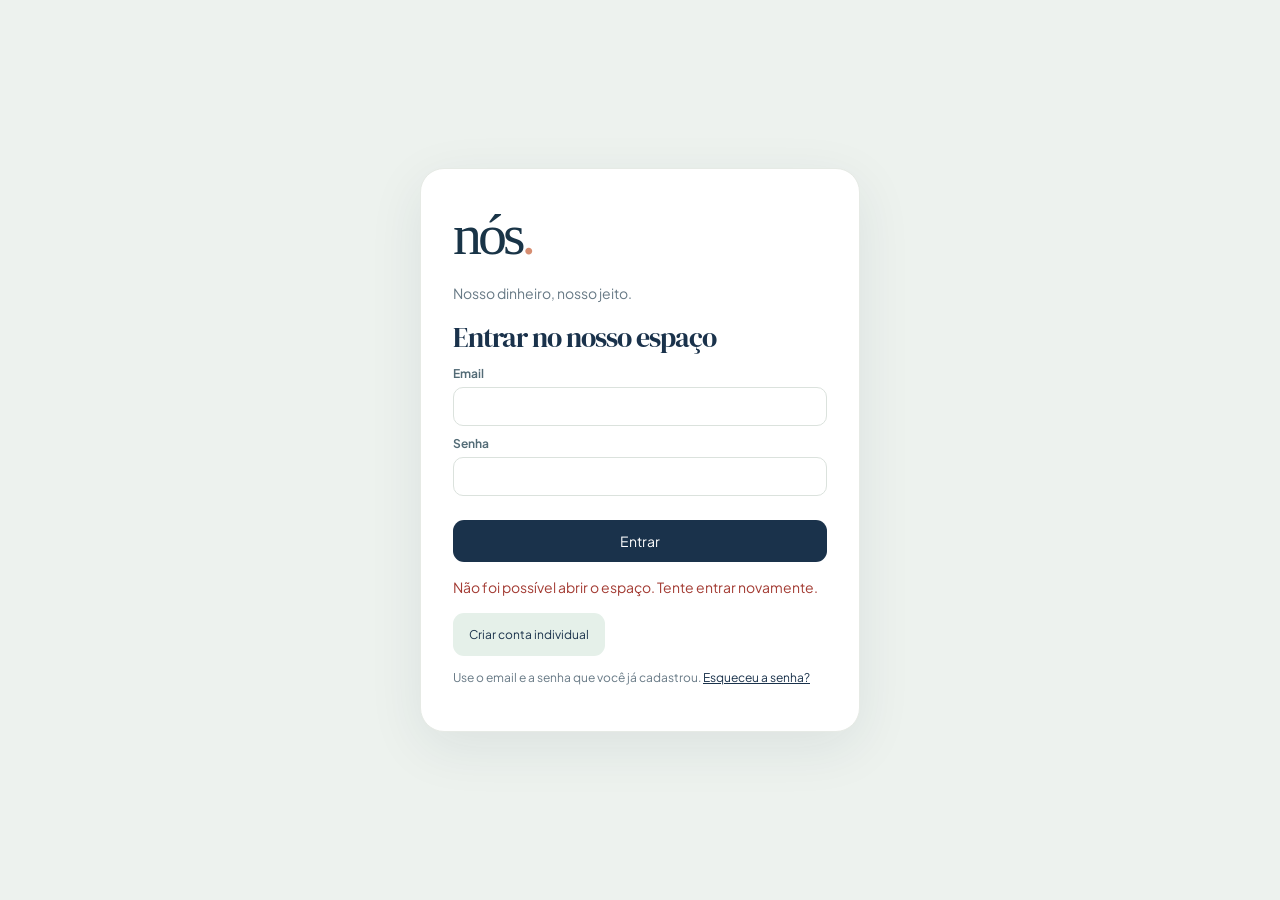
==== commit 6be53ada: "Adiciona cadastro e criação de espaço individual isolado" ====
--- a/nos.html
+++ b/nos.html
@@ -1,4 +1,4 @@
-<!doctype html><html lang="pt"><head><link rel="manifest" href="/manifest.webmanifest"><link rel="apple-touch-icon" sizes="180x180" href="/icon-180.png"><link rel="icon" type="image/png" sizes="192x192" href="/icon-192.png"><meta name="apple-mobile-web-app-capable" content="yes"><meta name="apple-mobile-web-app-title" content="nós."><meta name="theme-color" content="#1A324B"><meta charset="utf-8"><meta name="viewport" content="width=device-width,initial-scale=1"><title>nós. · Finanças</title><link rel="preconnect" href="https://fonts.googleapis.com"><link rel="preconnect" href="https://fonts.gstatic.com" crossorigin><link href="https://fonts.googleapis.com/css2?family=DM+Serif+Display&family=Plus+Jakarta+Sans:wght@400;500;600;700&display=swap" rel="stylesheet"><link rel="stylesheet" href="nos.css"></head><body><section id="loginScreen" class="login-screen" hidden><div class="login-card"><div class="login-brand">nós<span>.</span></div><p>Nosso dinheiro, nosso jeito.</p><h1>Entrar no nosso espaço</h1><form id="loginForm"><label>Email<input id="loginEmail" type="email" autocomplete="username" required></label><label>Senha<input id="loginPassword" type="password" autocomplete="current-password" required></label><button type="submit" id="loginButton">Entrar</button><p id="loginError" role="alert" class="login-error"></p></form><p class="login-help">Use o email e a senha que você já cadastrou. <a href="reset-password.html">Esqueceu a senha?</a></p></div></section><div class="shell" id="appShell" hidden><header><div><strong class="brand">nós<span>.</span></strong><small data-space-tagline>nosso dinheiro, nosso jeito</small></div><div class="headright"><span id="identity">Conectando…</span><button type="button" id="logout" class="soft" hidden>Sair</button><a href="casal-convite.html" data-space-only="couple">Convites</a></div></header><div id="alert" role="status"></div><main><section class="page active" id="inicio"><div class="intro"><div><div class="eyebrow" data-space-eyebrow>NOSSO ESPAÇO FINANCEIRO</div><h1>O dinheiro com mais leveza.</h1><p data-space-intro>Um lugar para cuidar do que é nosso, juntos.</p></div><div class="monthwrap"><label>Mês <input type="month" id="month" min="2026-11"></label></div></div><div class="stats"><article class="stat dark"><div class="balance-title-row"><small>Saldo total das contas</small><button type="button" id="viewAccountBalances" class="balance-eye" aria-label="Ver saldo por conta" title="Ver saldo por conta"><svg viewBox="0 0 24 24" width="22" height="22" fill="none" stroke="currentColor" stroke-width="1.8" stroke-linecap="round" stroke-linejoin="round" aria-hidden="true"><path d="M2 12s3.6-7 10-7 10 7 10 7-3.6 7-10 7S2 12 2 12Z"/><circle cx="12" cy="12" r="3"/></svg></button></div><strong id="balance">€ 0,00</strong><span>Saldo inicial + todos os movimentos</span></article><article class="stat"><small>Receitas do mês</small><strong id="income">€ 0,00</strong></article><article class="stat"><small>Despesas do mês</small><strong id="expense">€ 0,00</strong></article><details class="investment-disclosure"><summary>Investimentos <span class="investment-expand">Ver património investido</span></summary><div class="investment-detail-grid"><div><small>Investido · indisponível para uso</small><strong id="invested">€ 0,00</strong></div><div><small>Património total · disponível + investido</small><strong id="netWorth">€ 0,00</strong></div></div><div id="investmentCurrencies" class="investment-currencies"></div></details></div><article class="panel"><div class="panelhead"><h2>Previsão do mês</h2><button class="soft" data-page="movimentos">Gerir fixos</button></div><div id="forecast"></div><p class="forecast-help">Valores previstos não alteram o saldo. Só os movimentos efetivamente registados entram nas contas.</p></article><div class="two"><article class="panel"><div class="panelhead"><h2>Movimentos recentes</h2><button class="textbtn" data-page="movimentos">Ver todos →</button></div><div id="recent"></div></article><article class="panel"><h2>Nosso planejamento</h2><div id="modeSummary"></div><h3>Metas</h3><div id="goalsSummary"></div><h3>Orçamento por categoria</h3><div id="homeBudgetChart"></div><button class="soft" data-page="casal">Gerir metas e perfis</button></article></div></section>
+<!doctype html><html lang="pt"><head><link rel="manifest" href="/manifest.webmanifest"><link rel="apple-touch-icon" sizes="180x180" href="/icon-180.png"><link rel="icon" type="image/png" sizes="192x192" href="/icon-192.png"><meta name="apple-mobile-web-app-capable" content="yes"><meta name="apple-mobile-web-app-title" content="nós."><meta name="theme-color" content="#1A324B"><meta charset="utf-8"><meta name="viewport" content="width=device-width,initial-scale=1"><title>nós. · Finanças</title><link rel="preconnect" href="https://fonts.googleapis.com"><link rel="preconnect" href="https://fonts.gstatic.com" crossorigin><link href="https://fonts.googleapis.com/css2?family=DM+Serif+Display&family=Plus+Jakarta+Sans:wght@400;500;600;700&display=swap" rel="stylesheet"><link rel="stylesheet" href="nos.css"></head><body><section id="loginScreen" class="login-screen" hidden><div class="login-card"><div class="login-brand">nós<span>.</span></div><p>Nosso dinheiro, nosso jeito.</p><h1>Entrar no nosso espaço</h1><form id="loginForm"><label>Email<input id="loginEmail" type="email" autocomplete="username" required></label><label>Senha<input id="loginPassword" type="password" autocomplete="current-password" required></label><button type="submit" id="loginButton">Entrar</button><p id="loginError" role="alert" class="login-error"></p></form><p class="login-help"><button type="button" class="soft" id="showSignup">Criar conta individual</button></p><p class="login-help">Use o email e a senha que você já cadastrou. <a href="reset-password.html">Esqueceu a senha?</a></p></div></section><section id="signupScreen" class="login-screen" hidden><div class="login-card"><div class="login-brand">nós<span>.</span></div><h1>Criar meu espaço individual</h1><p>Suas contas, movimentos e metas ficam separados dos de outras pessoas.</p><form id="signupForm"><label>Seu nome<input id="signupName" type="text" maxlength="80" autocomplete="name" required></label><label>Email<input id="signupEmail" type="email" autocomplete="email" required></label><label>Senha<input id="signupPassword" type="password" autocomplete="new-password" minlength="8" required></label><button id="signupButton" type="submit">Criar conta</button><p id="signupMessage" role="status" class="login-error"></p></form><button type="button" class="soft" id="backToLogin">Já tenho conta — Entrar</button></div></section><section id="setupScreen" class="login-screen" hidden><div class="login-card"><div class="login-brand">nós<span>.</span></div><h1>Preparar meu espaço</h1><p>Seu email foi confirmado. Crie seu espaço individual para começar.</p><form id="setupForm"><label>Nome do espaço<input id="setupName" maxlength="80" value="Meu espaço" required></label><button id="setupButton" type="submit">Começar</button><p id="setupMessage" role="alert" class="login-error"></p></form><button type="button" class="soft" id="setupLogout">Sair</button></div></section><div class="shell" id="appShell" hidden><header><div><strong class="brand">nós<span>.</span></strong><small data-space-tagline>nosso dinheiro, nosso jeito</small></div><div class="headright"><span id="identity">Conectando…</span><button type="button" id="logout" class="soft" hidden>Sair</button><a href="casal-convite.html" data-space-only="couple">Convites</a></div></header><div id="alert" role="status"></div><main><section class="page active" id="inicio"><div class="intro"><div><div class="eyebrow" data-space-eyebrow>NOSSO ESPAÇO FINANCEIRO</div><h1>O dinheiro com mais leveza.</h1><p data-space-intro>Um lugar para cuidar do que é nosso, juntos.</p></div><div class="monthwrap"><label>Mês <input type="month" id="month" min="2026-11"></label></div></div><div class="stats"><article class="stat dark"><div class="balance-title-row"><small>Saldo total das contas</small><button type="button" id="viewAccountBalances" class="balance-eye" aria-label="Ver saldo por conta" title="Ver saldo por conta"><svg viewBox="0 0 24 24" width="22" height="22" fill="none" stroke="currentColor" stroke-width="1.8" stroke-linecap="round" stroke-linejoin="round" aria-hidden="true"><path d="M2 12s3.6-7 10-7 10 7 10 7-3.6 7-10 7S2 12 2 12Z"/><circle cx="12" cy="12" r="3"/></svg></button></div><strong id="balance">€ 0,00</strong><span>Saldo inicial + todos os movimentos</span></article><article class="stat"><small>Receitas do mês</small><strong id="income">€ 0,00</strong></article><article class="stat"><small>Despesas do mês</small><strong id="expense">€ 0,00</strong></article><details class="investment-disclosure"><summary>Investimentos <span class="investment-expand">Ver património investido</span></summary><div class="investment-detail-grid"><div><small>Investido · indisponível para uso</small><strong id="invested">€ 0,00</strong></div><div><small>Património total · disponível + investido</small><strong id="netWorth">€ 0,00</strong></div></div><div id="investmentCurrencies" class="investment-currencies"></div></details></div><article class="panel"><div class="panelhead"><h2>Previsão do mês</h2><button class="soft" data-page="movimentos">Gerir fixos</button></div><div id="forecast"></div><p class="forecast-help">Valores previstos não alteram o saldo. Só os movimentos efetivamente registados entram nas contas.</p></article><div class="two"><article class="panel"><div class="panelhead"><h2>Movimentos recentes</h2><button class="textbtn" data-page="movimentos">Ver todos →</button></div><div id="recent"></div></article><article class="panel"><h2>Nosso planejamento</h2><div id="modeSummary"></div><h3>Metas</h3><div id="goalsSummary"></div><h3>Orçamento por categoria</h3><div id="homeBudgetChart"></div><button class="soft" data-page="casal">Gerir metas e perfis</button></article></div></section>
 <section class="page" id="movimentos"><div class="sectionhead"><div><div class="eyebrow">O DIA A DIA</div><h1>Movimentos</h1></div><button data-modal="transaction">+ Novo movimento</button></div><article class="panel"><div class="panelhead"><h2>Receitas e gastos fixos</h2><button data-modal="recurring">+ Fixo</button></div><p class="forecast-help">Cadastre valores mensais previstos. Use “Registar” para criar um movimento real, podendo ajustar o valor e a nota antes de guardar.</p><div id="recurringList"></div></article><article class="panel"><div class="panelhead"><h2>Investimentos</h2><button id="newInvestment" data-modal="investment">+ Investir / Resgatar</button></div><div id="investmentMovements"></div></article><div class="panel"><div class="movements-list-header"><h2>Movimentos</h2><button type="button" class="movements-add-button" data-modal="transaction">+ Movimento</button></div><div class="filters"><label>Tipo <select id="filterKind"><option value="">Todos</option><option value="income">Receitas</option><option value="expense">Despesas</option><option value="transfer">Transferências</option></select></label><label>Conta <select id="filterAccount"><option value="">Todas as contas</option></select></label><label>Categoria <select id="filterCategory"><option value="">Todas as categorias</option></select></label><label>Período <select id="filterPeriod"><option value="month">Mês selecionado</option><option value="all">Todo o histórico novo</option></select></label></div><div id="txList"></div></div></section>
 <section class="page" id="contas"><div class="sectionhead"><div><div class="eyebrow">NOSSO JEITO</div><h1 data-space-label>Casal</h1></div></div><div class="casal-tabs" aria-label="Secções de Casal"><button type="button" data-page="casal">Perfis e organização</button><button type="button" data-page="contas">Contas e categorias</button></div><div class="sectionhead"><h2>Contas bancárias</h2><button data-modal="account">+ Nova conta</button></div><p class="hint">As contas criadas nesta versão são compartilhadas com as duas pessoas. As contas antigas não aparecem aqui.</p><div id="accountCards" class="accountgrid"></div><div class="panel"><h2>Categorias</h2><button class="soft" data-modal="category">+ Nova categoria</button><div id="categoryList"></div></div></section>
 <section class="page" id="casal"><div class="sectionhead"><div><div class="eyebrow">NOSSO JEITO</div><h1 data-space-label>Casal</h1></div></div><div class="casal-tabs" aria-label="Secções de Casal"><button type="button" data-page="casal">Perfis e organização</button><button type="button" data-page="contas">Contas e categorias</button></div><div class="two"><article class="panel"><h2 data-space-label>Casal</h2><div id="profiles"></div></article><article class="panel"><div class="panelhead"><h2>Patrimônio investido</h2><button id="sharedInvestmentEdit" class="soft" data-modal="investmentShared">Editar saldo inicial do casal</button></div><div id="investmentSummary"></div></article><article class="panel" data-space-only="couple"><h2>Como organizamos o dinheiro</h2><p class="hint">O modelo é escolhido por mês. No modo conjunto não há percentuais nem acertos entre vocês.</p><form id="modeForm"><label>Mês de vigência<input type="month" id="modeMonth" min="2026-11" required></label><label>Modelo financeiro<select id="financialMode"><option value="joint">Conjunto — tudo da família</option><option value="hybrid">Híbrido</option><option value="separate">Individual</option></select></label><div id="splitBlock"><label>Regra de divisão<select id="splitRule"><option value="equal">50/50</option><option value="proportional">Proporcional aos rendimentos</option><option value="custom">Percentuais personalizados</option><option value="fixed">Valor fixo combinado</option></select></label><div id="customSplitFields" hidden><label>Percentual da primeira pessoa (%)<input type="number" id="splitFirst" min="0" max="100" step="0.01" value="50"></label><label>Percentual da segunda pessoa (%)<input type="number" id="splitSecond" min="0" max="100" step="0.01" value="50"></label></div><div id="fixedSplitFields" hidden><label>Valor fixo combinado (€)<input type="number" id="splitFixed" min="0" step="0.01" value="0"></label></div></div><button type="submit">Guardar configuração</button></form><div id="proportionHelp" class="hint"></div><article class="panel" id="settlementCard" data-space-only="couple"><h2>Acertos proporcionais</h2><div id="settlementPanel"></div></article><div id="modeHistory"></div></article></div><article class="panel"><div class="panelhead"><h2>Nossas metas</h2><button data-modal="goal">+ Nova meta</button></div><div id="goalsList"></div></article><article class="panel"><h2>Orçamento por categoria</h2><form id="budgetForm" class="inlineform"><label>Categoria<select id="budgetCategory"></select></label><label>Limite do mês (€)<input type="number" min="0" step="0.01" id="budgetAmount" required></label><button>Guardar limite</button></form><div id="budgetList"></div></article></section>
--- a/nos.css
+++ b/nos.css
@@ -625,3 +625,8 @@
 #goalsSummary .goal-track{height:11px;background:#f1e9e3;border-radius:8px;overflow:hidden;margin-top:8px}
 #goalsSummary .goal-fill{height:100%;background:#c97859;border-radius:8px;transition:width .25s ease}
 #dialog [data-split-controls][hidden]{display:none!important}
+
+/* Receitas: categorias clicáveis com detalhes dos lançamentos. */
+#incomeCategoryChart .income-category-button{cursor:pointer;border-radius:10px;padding:6px 8px;margin-left:-8px;margin-right:-8px}
+#incomeCategoryChart .income-category-button:hover,#incomeCategoryChart .income-category-button:focus-visible{background:#f1f5f1;outline-offset:2px}
+#incomeCategoryChart .income-category-button:focus-visible{outline:2px solid #23475a}
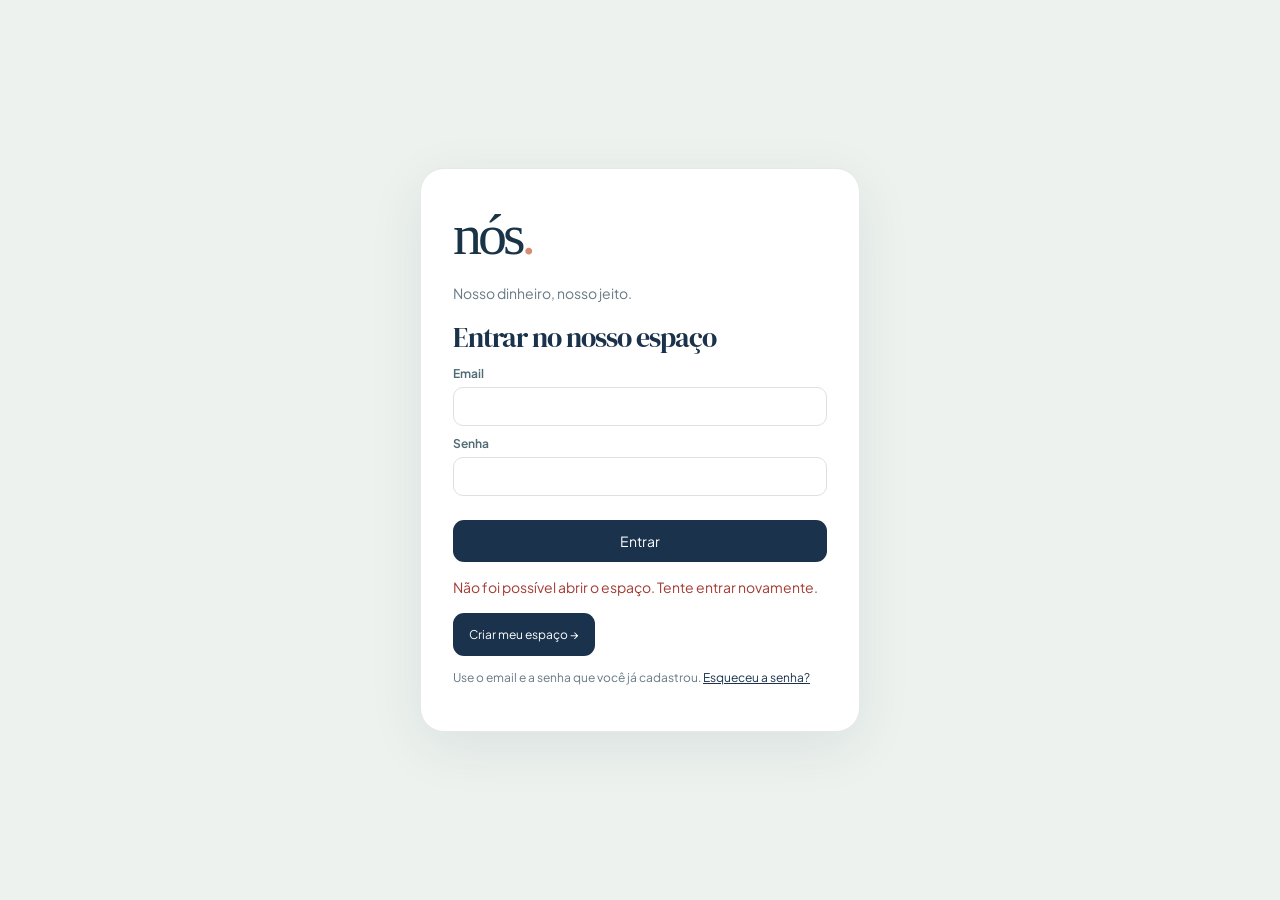
==== commit 6e1e9e9c: "feat: espaços individuais e casal, seletor e cadastro elegante" ====
--- a/nos.html
+++ b/nos.html
@@ -1,7 +1,7 @@
-<!doctype html><html lang="pt"><head><link rel="manifest" href="/manifest.webmanifest"><link rel="apple-touch-icon" sizes="180x180" href="/icon-180.png"><link rel="icon" type="image/png" sizes="192x192" href="/icon-192.png"><meta name="apple-mobile-web-app-capable" content="yes"><meta name="apple-mobile-web-app-title" content="nós."><meta name="theme-color" content="#1A324B"><meta charset="utf-8"><meta name="viewport" content="width=device-width,initial-scale=1"><title>nós. · Finanças</title><link rel="preconnect" href="https://fonts.googleapis.com"><link rel="preconnect" href="https://fonts.gstatic.com" crossorigin><link href="https://fonts.googleapis.com/css2?family=DM+Serif+Display&family=Plus+Jakarta+Sans:wght@400;500;600;700&display=swap" rel="stylesheet"><link rel="stylesheet" href="nos.css"></head><body><section id="loginScreen" class="login-screen" hidden><div class="login-card"><div class="login-brand">nós<span>.</span></div><p>Nosso dinheiro, nosso jeito.</p><h1>Entrar no nosso espaço</h1><form id="loginForm"><label>Email<input id="loginEmail" type="email" autocomplete="username" required></label><label>Senha<input id="loginPassword" type="password" autocomplete="current-password" required></label><button type="submit" id="loginButton">Entrar</button><p id="loginError" role="alert" class="login-error"></p></form><p class="login-help"><button type="button" class="soft" id="showSignup">Criar conta individual</button></p><p class="login-help">Use o email e a senha que você já cadastrou. <a href="reset-password.html">Esqueceu a senha?</a></p></div></section><section id="signupScreen" class="login-screen" hidden><div class="login-card"><div class="login-brand">nós<span>.</span></div><h1>Criar meu espaço individual</h1><p>Suas contas, movimentos e metas ficam separados dos de outras pessoas.</p><form id="signupForm"><label>Seu nome<input id="signupName" type="text" maxlength="80" autocomplete="name" required></label><label>Email<input id="signupEmail" type="email" autocomplete="email" required></label><label>Senha<input id="signupPassword" type="password" autocomplete="new-password" minlength="8" required></label><button id="signupButton" type="submit">Criar conta</button><p id="signupMessage" role="status" class="login-error"></p></form><button type="button" class="soft" id="backToLogin">Já tenho conta — Entrar</button></div></section><section id="setupScreen" class="login-screen" hidden><div class="login-card"><div class="login-brand">nós<span>.</span></div><h1>Preparar meu espaço</h1><p>Seu email foi confirmado. Crie seu espaço individual para começar.</p><form id="setupForm"><label>Nome do espaço<input id="setupName" maxlength="80" value="Meu espaço" required></label><button id="setupButton" type="submit">Começar</button><p id="setupMessage" role="alert" class="login-error"></p></form><button type="button" class="soft" id="setupLogout">Sair</button></div></section><div class="shell" id="appShell" hidden><header><div><strong class="brand">nós<span>.</span></strong><small data-space-tagline>nosso dinheiro, nosso jeito</small></div><div class="headright"><span id="identity">Conectando…</span><button type="button" id="logout" class="soft" hidden>Sair</button><a href="casal-convite.html" data-space-only="couple">Convites</a></div></header><div id="alert" role="status"></div><main><section class="page active" id="inicio"><div class="intro"><div><div class="eyebrow" data-space-eyebrow>NOSSO ESPAÇO FINANCEIRO</div><h1>O dinheiro com mais leveza.</h1><p data-space-intro>Um lugar para cuidar do que é nosso, juntos.</p></div><div class="monthwrap"><label>Mês <input type="month" id="month" min="2026-11"></label></div></div><div class="stats"><article class="stat dark"><div class="balance-title-row"><small>Saldo total das contas</small><button type="button" id="viewAccountBalances" class="balance-eye" aria-label="Ver saldo por conta" title="Ver saldo por conta"><svg viewBox="0 0 24 24" width="22" height="22" fill="none" stroke="currentColor" stroke-width="1.8" stroke-linecap="round" stroke-linejoin="round" aria-hidden="true"><path d="M2 12s3.6-7 10-7 10 7 10 7-3.6 7-10 7S2 12 2 12Z"/><circle cx="12" cy="12" r="3"/></svg></button></div><strong id="balance">€ 0,00</strong><span>Saldo inicial + todos os movimentos</span></article><article class="stat"><small>Receitas do mês</small><strong id="income">€ 0,00</strong></article><article class="stat"><small>Despesas do mês</small><strong id="expense">€ 0,00</strong></article><details class="investment-disclosure"><summary>Investimentos <span class="investment-expand">Ver património investido</span></summary><div class="investment-detail-grid"><div><small>Investido · indisponível para uso</small><strong id="invested">€ 0,00</strong></div><div><small>Património total · disponível + investido</small><strong id="netWorth">€ 0,00</strong></div></div><div id="investmentCurrencies" class="investment-currencies"></div></details></div><article class="panel"><div class="panelhead"><h2>Previsão do mês</h2><button class="soft" data-page="movimentos">Gerir fixos</button></div><div id="forecast"></div><p class="forecast-help">Valores previstos não alteram o saldo. Só os movimentos efetivamente registados entram nas contas.</p></article><div class="two"><article class="panel"><div class="panelhead"><h2>Movimentos recentes</h2><button class="textbtn" data-page="movimentos">Ver todos →</button></div><div id="recent"></div></article><article class="panel"><h2>Nosso planejamento</h2><div id="modeSummary"></div><h3>Metas</h3><div id="goalsSummary"></div><h3>Orçamento por categoria</h3><div id="homeBudgetChart"></div><button class="soft" data-page="casal">Gerir metas e perfis</button></article></div></section>
+<!doctype html><html lang="pt"><head><link rel="manifest" href="/manifest.webmanifest"><link rel="apple-touch-icon" sizes="180x180" href="/icon-180.png"><link rel="icon" type="image/png" sizes="192x192" href="/icon-192.png"><meta name="apple-mobile-web-app-capable" content="yes"><meta name="apple-mobile-web-app-title" content="nós."><meta name="theme-color" content="#1A324B"><meta charset="utf-8"><meta name="viewport" content="width=device-width,initial-scale=1"><title>nós. · Finanças</title><link rel="preconnect" href="https://fonts.googleapis.com"><link rel="preconnect" href="https://fonts.gstatic.com" crossorigin><link href="https://fonts.googleapis.com/css2?family=DM+Serif+Display&family=Plus+Jakarta+Sans:wght@400;500;600;700&display=swap" rel="stylesheet"><link rel="stylesheet" href="nos.css"></head><body><section id="loginScreen" class="login-screen" hidden><div class="login-card"><div class="login-brand">nós<span>.</span></div><p>Nosso dinheiro, nosso jeito.</p><h1>Entrar no nosso espaço</h1><form id="loginForm"><label>Email<input id="loginEmail" type="email" autocomplete="username" required></label><label>Senha<input id="loginPassword" type="password" autocomplete="current-password" required></label><button type="submit" id="loginButton">Entrar</button><p id="loginError" role="alert" class="login-error"></p></form><p class="login-help"><button type="button" class="signup-link" id="showSignup">Criar meu espaço →</button></p><p class="login-help">Use o email e a senha que você já cadastrou. <a href="reset-password.html">Esqueceu a senha?</a></p></div></section><section id="signupScreen" class="login-screen" hidden><div class="login-card"><div class="login-brand">nós<span>.</span></div><h1>Seu espaço começa aqui.</h1><p>Seu dinheiro, do seu jeito. Você pode criar um espaço de casal depois.</p><form id="signupForm"><label>Seu nome<input id="signupName" type="text" maxlength="80" autocomplete="name" required></label><label>Email<input id="signupEmail" type="email" autocomplete="email" required></label><label>Senha<input id="signupPassword" type="password" autocomplete="new-password" minlength="8" required></label><button id="signupButton" type="submit">Criar conta</button><p id="signupMessage" role="status" class="login-error"></p></form><button type="button" class="soft" id="backToLogin">Já tenho conta — Entrar</button></div></section><section id="setupScreen" class="login-screen" hidden><div class="login-card"><div class="login-brand">nós<span>.</span></div><h1>Escolha seu espaço</h1><p>Você pode ter espaços individuais e de casal no mesmo login.</p><div class="space-choice"><label><input type="radio" name="setupType" value="individual" checked> Meu espaço · individual</label><label><input type="radio" name="setupType" value="couple"> Nosso espaço · casal</label></div><form id="setupForm"><label>Nome do espaço<input id="setupName" maxlength="80" value="Meu espaço" required></label><button id="setupButton" type="submit">Começar</button><p id="setupMessage" role="alert" class="login-error"></p></form><button type="button" class="soft" id="setupLogout">Sair</button></div></section><div class="shell" id="appShell" hidden><header><div><strong class="brand">nós<span>.</span></strong><small data-space-tagline>nosso dinheiro, nosso jeito</small></div><div class="headright"><select id="spaceSelector" aria-label="Espaço ativo"></select><button type="button" id="newSpace" class="soft">+ Espaço</button><span id="identity">Conectando…</span><button type="button" id="logout" class="soft" hidden>Sair</button><button id="openInvites" type="button" class="soft">Convites</button></div></header><div id="alert" role="status"></div><main><section class="page active" id="inicio"><div class="intro"><div><div class="eyebrow" data-space-eyebrow>NOSSO ESPAÇO FINANCEIRO</div><h1>O dinheiro com mais leveza.</h1><p data-space-intro>Um lugar para cuidar do que é nosso, juntos.</p></div><div class="monthwrap"><label>Mês <input type="month" id="month" min="2026-11"></label></div></div><div class="stats"><article class="stat dark"><div class="balance-title-row"><small>Saldo total das contas</small><button type="button" id="viewAccountBalances" class="balance-eye" aria-label="Ver saldo por conta" title="Ver saldo por conta"><svg viewBox="0 0 24 24" width="22" height="22" fill="none" stroke="currentColor" stroke-width="1.8" stroke-linecap="round" stroke-linejoin="round" aria-hidden="true"><path d="M2 12s3.6-7 10-7 10 7 10 7-3.6 7-10 7S2 12 2 12Z"/><circle cx="12" cy="12" r="3"/></svg></button></div><strong id="balance">€ 0,00</strong><span>Saldo inicial + todos os movimentos</span></article><article class="stat"><small>Receitas do mês</small><strong id="income">€ 0,00</strong></article><article class="stat"><small>Despesas do mês</small><strong id="expense">€ 0,00</strong></article><details class="investment-disclosure"><summary>Investimentos <span class="investment-expand">Ver património investido</span></summary><div class="investment-detail-grid"><div><small>Investido · indisponível para uso</small><strong id="invested">€ 0,00</strong></div><div><small>Património total · disponível + investido</small><strong id="netWorth">€ 0,00</strong></div></div><div id="investmentCurrencies" class="investment-currencies"></div></details></div><article class="panel"><div class="panelhead"><h2>Previsão do mês</h2><button class="soft" data-page="movimentos">Gerir fixos</button></div><div id="forecast"></div><p class="forecast-help">Valores previstos não alteram o saldo. Só os movimentos efetivamente registados entram nas contas.</p></article><div class="two"><article class="panel"><div class="panelhead"><h2>Movimentos recentes</h2><button class="textbtn" data-page="movimentos">Ver todos →</button></div><div id="recent"></div></article><article class="panel"><h2 id="planningTitle">Nosso planejamento</h2><div id="modeSummary"></div><h3>Metas</h3><div id="goalsSummary"></div><h3>Orçamento por categoria</h3><div id="homeBudgetChart"></div><button class="soft" data-page="casal" id="manageGoals">Gerir metas e perfis</button></article></div></section>
 <section class="page" id="movimentos"><div class="sectionhead"><div><div class="eyebrow">O DIA A DIA</div><h1>Movimentos</h1></div><button data-modal="transaction">+ Novo movimento</button></div><article class="panel"><div class="panelhead"><h2>Receitas e gastos fixos</h2><button data-modal="recurring">+ Fixo</button></div><p class="forecast-help">Cadastre valores mensais previstos. Use “Registar” para criar um movimento real, podendo ajustar o valor e a nota antes de guardar.</p><div id="recurringList"></div></article><article class="panel"><div class="panelhead"><h2>Investimentos</h2><button id="newInvestment" data-modal="investment">+ Investir / Resgatar</button></div><div id="investmentMovements"></div></article><div class="panel"><div class="movements-list-header"><h2>Movimentos</h2><button type="button" class="movements-add-button" data-modal="transaction">+ Movimento</button></div><div class="filters"><label>Tipo <select id="filterKind"><option value="">Todos</option><option value="income">Receitas</option><option value="expense">Despesas</option><option value="transfer">Transferências</option></select></label><label>Conta <select id="filterAccount"><option value="">Todas as contas</option></select></label><label>Categoria <select id="filterCategory"><option value="">Todas as categorias</option></select></label><label>Período <select id="filterPeriod"><option value="month">Mês selecionado</option><option value="all">Todo o histórico novo</option></select></label></div><div id="txList"></div></div></section>
-<section class="page" id="contas"><div class="sectionhead"><div><div class="eyebrow">NOSSO JEITO</div><h1 data-space-label>Casal</h1></div></div><div class="casal-tabs" aria-label="Secções de Casal"><button type="button" data-page="casal">Perfis e organização</button><button type="button" data-page="contas">Contas e categorias</button></div><div class="sectionhead"><h2>Contas bancárias</h2><button data-modal="account">+ Nova conta</button></div><p class="hint">As contas criadas nesta versão são compartilhadas com as duas pessoas. As contas antigas não aparecem aqui.</p><div id="accountCards" class="accountgrid"></div><div class="panel"><h2>Categorias</h2><button class="soft" data-modal="category">+ Nova categoria</button><div id="categoryList"></div></div></section>
-<section class="page" id="casal"><div class="sectionhead"><div><div class="eyebrow">NOSSO JEITO</div><h1 data-space-label>Casal</h1></div></div><div class="casal-tabs" aria-label="Secções de Casal"><button type="button" data-page="casal">Perfis e organização</button><button type="button" data-page="contas">Contas e categorias</button></div><div class="two"><article class="panel"><h2 data-space-label>Casal</h2><div id="profiles"></div></article><article class="panel"><div class="panelhead"><h2>Patrimônio investido</h2><button id="sharedInvestmentEdit" class="soft" data-modal="investmentShared">Editar saldo inicial do casal</button></div><div id="investmentSummary"></div></article><article class="panel" data-space-only="couple"><h2>Como organizamos o dinheiro</h2><p class="hint">O modelo é escolhido por mês. No modo conjunto não há percentuais nem acertos entre vocês.</p><form id="modeForm"><label>Mês de vigência<input type="month" id="modeMonth" min="2026-11" required></label><label>Modelo financeiro<select id="financialMode"><option value="joint">Conjunto — tudo da família</option><option value="hybrid">Híbrido</option><option value="separate">Individual</option></select></label><div id="splitBlock"><label>Regra de divisão<select id="splitRule"><option value="equal">50/50</option><option value="proportional">Proporcional aos rendimentos</option><option value="custom">Percentuais personalizados</option><option value="fixed">Valor fixo combinado</option></select></label><div id="customSplitFields" hidden><label>Percentual da primeira pessoa (%)<input type="number" id="splitFirst" min="0" max="100" step="0.01" value="50"></label><label>Percentual da segunda pessoa (%)<input type="number" id="splitSecond" min="0" max="100" step="0.01" value="50"></label></div><div id="fixedSplitFields" hidden><label>Valor fixo combinado (€)<input type="number" id="splitFixed" min="0" step="0.01" value="0"></label></div></div><button type="submit">Guardar configuração</button></form><div id="proportionHelp" class="hint"></div><article class="panel" id="settlementCard" data-space-only="couple"><h2>Acertos proporcionais</h2><div id="settlementPanel"></div></article><div id="modeHistory"></div></article></div><article class="panel"><div class="panelhead"><h2>Nossas metas</h2><button data-modal="goal">+ Nova meta</button></div><div id="goalsList"></div></article><article class="panel"><h2>Orçamento por categoria</h2><form id="budgetForm" class="inlineform"><label>Categoria<select id="budgetCategory"></select></label><label>Limite do mês (€)<input type="number" min="0" step="0.01" id="budgetAmount" required></label><button>Guardar limite</button></form><div id="budgetList"></div></article></section>
-<section class="page" id="relatorios"><div class="sectionhead"><div><div class="eyebrow">OLHAR PARA FRENTE</div><h1>Relatórios</h1></div></div><div class="panel"><div class="report-filter-bar"><label>Mês do relatório<input id="reportMonth" type="month" min="2026-11"></label><label>Comparar com<input id="reportCompareMonth" type="month" min="2026-11"></label></div><div class="report-charts"><section class="chart-card"><h2>Despesas por categoria</h2><div class="donut-layout"><div id="categoryChart"></div><div id="categoryLegend"></div></div><div id="categoryDetail" class="category-detail" hidden></div></section><section class="chart-card"><h2>Evolução dos últimos 6 meses</h2><div id="monthlyChart" class="monthly-bars"></div><div id="reportComparison" class="report-comparison" hidden></div></section><section class="chart-card"><h2>Receitas realizadas por categoria</h2><div id="incomeCategoryChart"></div><div id="incomeCategoryDetail" class="category-detail" hidden></div></section><section class="chart-card"><h2>Orçamento por categoria</h2><div id="budgetChart"></div></section></div><div id="reportStats" class="report-stats-compact"></div><h2>Movimentos do mês</h2><div id="reportRows"></div></div><div class="reportactions"><button id="excel">Exportar Excel (.xlsx)</button><button class="soft" id="pdf">Guardar PDF / Imprimir</button></div></section></main><nav><button class="selected" data-page="inicio">⌂<span>Início</span></button><button data-page="movimentos">⇄<span>Movimentos</span></button><button type="button" class="mobile-add-transaction" data-modal="transaction" aria-label="Adicionar movimento" title="Novo movimento">+</button><button data-page="casal">♡<span>Casal</span></button><button data-page="relatorios">▥<span>Relatórios</span></button></nav></div>
-<dialog id="accountBalancesDialog" aria-labelledby="accountBalancesTitle"><div class="dialoghead"><h2 id="accountBalancesTitle">Saldo por conta</h2><button type="button" id="closeAccountBalances" class="iconbtn" aria-label="Fechar">×</button></div><div id="accountBalancesList"></div><div class="account-balances-total"><span>Saldo total das contas</span><strong id="accountBalancesTotal"></strong></div></dialog><dialog id="dialog"><form id="entityForm"><div class="dialoghead"><h2 id="dialogTitle">Novo</h2><button type="button" id="closeDialog" class="iconbtn">×</button></div><div id="fields"></div><div class="dialogactions"><button type="button" class="soft" id="cancelDialog">Cancelar</button><button type="submit">Guardar</button></div></form></dialog>
+<section class="page" id="contas"><div class="sectionhead"><div><div class="eyebrow" data-space-section>NOSSO JEITO</div><h1 data-space-label>Casal</h1></div></div><div class="casal-tabs" aria-label="Secções de Casal"><button type="button" data-page="casal"><span data-profile-tab>Perfis e organização</span></button><button type="button" data-page="contas">Contas e categorias</button></div><div class="sectionhead"><h2>Contas bancárias</h2><button data-modal="account">+ Nova conta</button></div><p class="hint">As contas criadas nesta versão são compartilhadas com as duas pessoas. As contas antigas não aparecem aqui.</p><div id="accountCards" class="accountgrid"></div><div class="panel"><h2>Categorias</h2><button class="soft" data-modal="category">+ Nova categoria</button><div id="categoryList"></div></div></section>
+<section class="page" id="casal"><div class="sectionhead"><div><div class="eyebrow" data-space-section>NOSSO JEITO</div><h1 data-space-label>Casal</h1></div></div><div class="casal-tabs" aria-label="Secções de Casal"><button type="button" data-page="casal"><span data-profile-tab>Perfis e organização</span></button><button type="button" data-page="contas">Contas e categorias</button></div><div class="two"><article class="panel"><h2 data-space-label>Casal</h2><div id="profiles"></div></article><article class="panel"><div class="panelhead"><h2>Patrimônio investido</h2><button id="sharedInvestmentEdit" class="soft" data-modal="investmentShared">Editar saldo inicial do casal</button></div><div id="investmentSummary"></div></article><article class="panel" data-space-only="couple"><h2>Como organizamos o dinheiro</h2><p class="hint">O modelo é escolhido por mês. No modo conjunto não há percentuais nem acertos entre vocês.</p><form id="modeForm"><label>Mês de vigência<input type="month" id="modeMonth" min="2026-11" required></label><label>Modelo financeiro<select id="financialMode"><option value="joint">Conjunto — tudo da família</option><option value="hybrid">Híbrido</option><option value="separate">Individual</option></select></label><div id="splitBlock"><label>Regra de divisão<select id="splitRule"><option value="equal">50/50</option><option value="proportional">Proporcional aos rendimentos</option><option value="custom">Percentuais personalizados</option><option value="fixed">Valor fixo combinado</option></select></label><div id="customSplitFields" hidden><label>Percentual da primeira pessoa (%)<input type="number" id="splitFirst" min="0" max="100" step="0.01" value="50"></label><label>Percentual da segunda pessoa (%)<input type="number" id="splitSecond" min="0" max="100" step="0.01" value="50"></label></div><div id="fixedSplitFields" hidden><label>Valor fixo combinado (€)<input type="number" id="splitFixed" min="0" step="0.01" value="0"></label></div></div><button type="submit">Guardar configuração</button></form><div id="proportionHelp" class="hint"></div><article class="panel" id="settlementCard" data-space-only="couple"><h2>Acertos proporcionais</h2><div id="settlementPanel"></div></article><div id="modeHistory"></div></article></div><article class="panel"><div class="panelhead"><h2 id="goalsTitle">Nossas metas</h2><button data-modal="goal">+ Nova meta</button></div><div id="goalsList"></div></article><article class="panel"><h2>Orçamento por categoria</h2><form id="budgetForm" class="inlineform"><label>Categoria<select id="budgetCategory"></select></label><label>Limite do mês (€)<input type="number" min="0" step="0.01" id="budgetAmount" required></label><button>Guardar limite</button></form><div id="budgetList"></div></article></section>
+<section class="page" id="relatorios"><div class="sectionhead"><div><div class="eyebrow">OLHAR PARA FRENTE</div><h1>Relatórios</h1></div></div><div class="panel"><div class="report-filter-bar"><label>Mês do relatório<input id="reportMonth" type="month" min="2026-11"></label><label>Comparar com<input id="reportCompareMonth" type="month" min="2026-11"></label></div><div class="report-charts"><section class="chart-card"><h2>Despesas por categoria</h2><div class="donut-layout"><div id="categoryChart"></div><div id="categoryLegend"></div></div><div id="categoryDetail" class="category-detail" hidden></div></section><section class="chart-card"><h2>Evolução dos últimos 6 meses</h2><div id="monthlyChart" class="monthly-bars"></div><div id="reportComparison" class="report-comparison" hidden></div></section><section class="chart-card"><h2>Receitas realizadas por categoria</h2><div id="incomeCategoryChart"></div><div id="incomeCategoryDetail" class="category-detail" hidden></div></section><section class="chart-card"><h2>Orçamento por categoria</h2><div id="budgetChart"></div></section></div><div id="reportStats" class="report-stats-compact"></div><h2>Movimentos do mês</h2><div id="reportRows"></div></div><div class="reportactions"><button id="excel">Exportar Excel (.xlsx)</button><button class="soft" id="pdf">Guardar PDF / Imprimir</button></div></section></main><nav><button class="selected" data-page="inicio">⌂<span>Início</span></button><button data-page="movimentos">⇄<span>Movimentos</span></button><button type="button" class="mobile-add-transaction" data-modal="transaction" aria-label="Adicionar movimento" title="Novo movimento">+</button><button data-page="casal">♡<span id="spaceNavLabel">Casal</span></button><button data-page="relatorios">▥<span>Relatórios</span></button></nav></div>
+<dialog id="spaceDialog"><form id="spaceForm"><div class="dialoghead"><h2>Criar espaço</h2><button type="button" id="closeSpaceDialog" class="iconbtn">×</button></div><div class="space-choice"><label><input type="radio" name="newSpaceType" value="individual"> Meu espaço · individual</label><label><input type="radio" name="newSpaceType" value="couple" checked> Nosso espaço · casal</label></div><label>Nome<input id="newSpaceName" maxlength="80" value="Nosso espaço" required></label><p id="newSpaceError" role="alert"></p><button id="createSpaceButton">Criar espaço</button></form></dialog><dialog id="inviteDialog"><div class="dialoghead"><h2>Convites</h2><button type="button" id="closeInviteDialog" class="iconbtn">×</button></div><p>Convide outra pessoa para o espaço do casal.</p><form id="inviteForm"><label>Email<input id="inviteEmail" type="email" required></label><button id="inviteButton">Gerar convite</button></form><p id="inviteStatus" role="status"></p><div id="inviteResult" hidden><label>Código de convite<input id="inviteToken" readonly></label><button type="button" id="copyInvite" class="soft">Copiar código</button><p>Compartilhe em privado. Expira em 48 horas.</p></div><h3>Recebi um convite</h3><form id="acceptInviteForm"><label>Código<input id="acceptInviteToken" required></label><button id="acceptInviteButton">Aceitar convite</button></form></dialog><dialog id="accountBalancesDialog" aria-labelledby="accountBalancesTitle"><div class="dialoghead"><h2 id="accountBalancesTitle">Saldo por conta</h2><button type="button" id="closeAccountBalances" class="iconbtn" aria-label="Fechar">×</button></div><div id="accountBalancesList"></div><div class="account-balances-total"><span>Saldo total das contas</span><strong id="accountBalancesTotal"></strong></div></dialog><dialog id="dialog"><form id="entityForm"><div class="dialoghead"><h2 id="dialogTitle">Novo</h2><button type="button" id="closeDialog" class="iconbtn">×</button></div><div id="fields"></div><div class="dialogactions"><button type="button" class="soft" id="cancelDialog">Cancelar</button><button type="submit">Guardar</button></div></form></dialog>
 <script src="supabase.umd.js"></script><script src="nos.js"></script></body></html>
--- a/nos.css
+++ b/nos.css
@@ -630,3 +630,6 @@
 #incomeCategoryChart .income-category-button{cursor:pointer;border-radius:10px;padding:6px 8px;margin-left:-8px;margin-right:-8px}
 #incomeCategoryChart .income-category-button:hover,#incomeCategoryChart .income-category-button:focus-visible{background:#f1f5f1;outline-offset:2px}
 #incomeCategoryChart .income-category-button:focus-visible{outline:2px solid #23475a}
+
+#signupScreen .login-card,#setupScreen .login-card{max-width:460px}
+#signupScreen .login-card>button,#setupScreen .login-card>button{margin-top:12px}
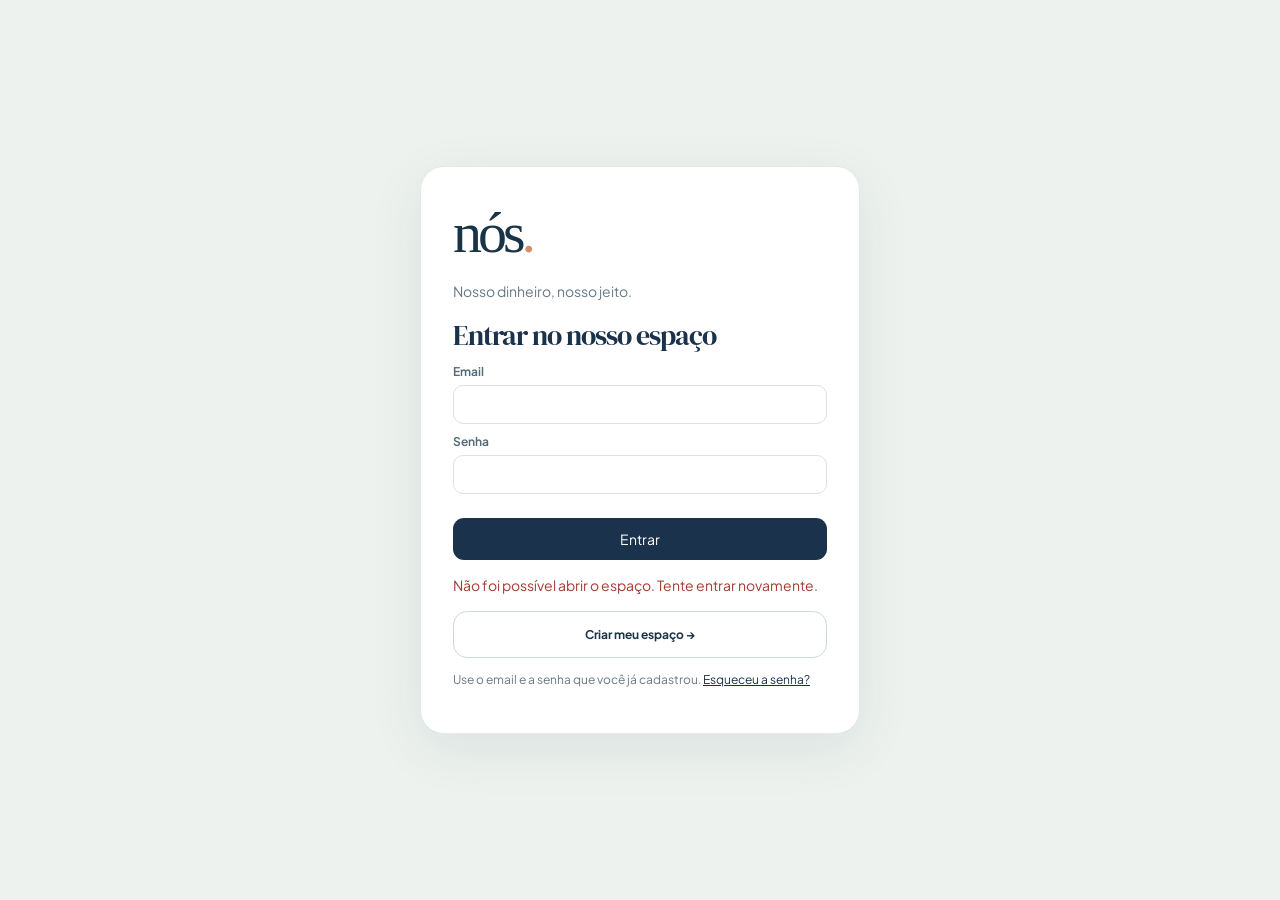
==== commit 43755278: "fix: convite acessível a quem já tem espaço individual" ====
--- a/nos.html
+++ b/nos.html
@@ -3,5 +3,5 @@
 <section class="page" id="contas"><div class="sectionhead"><div><div class="eyebrow" data-space-section>NOSSO JEITO</div><h1 data-space-label>Casal</h1></div></div><div class="casal-tabs" aria-label="Secções de Casal"><button type="button" data-page="casal"><span data-profile-tab>Perfis e organização</span></button><button type="button" data-page="contas">Contas e categorias</button></div><div class="sectionhead"><h2>Contas bancárias</h2><button data-modal="account">+ Nova conta</button></div><p class="hint">As contas criadas nesta versão são compartilhadas com as duas pessoas. As contas antigas não aparecem aqui.</p><div id="accountCards" class="accountgrid"></div><div class="panel"><h2>Categorias</h2><button class="soft" data-modal="category">+ Nova categoria</button><div id="categoryList"></div></div></section>
 <section class="page" id="casal"><div class="sectionhead"><div><div class="eyebrow" data-space-section>NOSSO JEITO</div><h1 data-space-label>Casal</h1></div></div><div class="casal-tabs" aria-label="Secções de Casal"><button type="button" data-page="casal"><span data-profile-tab>Perfis e organização</span></button><button type="button" data-page="contas">Contas e categorias</button></div><div class="two"><article class="panel"><h2 data-space-label>Casal</h2><div id="profiles"></div></article><article class="panel"><div class="panelhead"><h2>Patrimônio investido</h2><button id="sharedInvestmentEdit" class="soft" data-modal="investmentShared">Editar saldo inicial do casal</button></div><div id="investmentSummary"></div></article><article class="panel" data-space-only="couple"><h2>Como organizamos o dinheiro</h2><p class="hint">O modelo é escolhido por mês. No modo conjunto não há percentuais nem acertos entre vocês.</p><form id="modeForm"><label>Mês de vigência<input type="month" id="modeMonth" min="2026-11" required></label><label>Modelo financeiro<select id="financialMode"><option value="joint">Conjunto — tudo da família</option><option value="hybrid">Híbrido</option><option value="separate">Individual</option></select></label><div id="splitBlock"><label>Regra de divisão<select id="splitRule"><option value="equal">50/50</option><option value="proportional">Proporcional aos rendimentos</option><option value="custom">Percentuais personalizados</option><option value="fixed">Valor fixo combinado</option></select></label><div id="customSplitFields" hidden><label>Percentual da primeira pessoa (%)<input type="number" id="splitFirst" min="0" max="100" step="0.01" value="50"></label><label>Percentual da segunda pessoa (%)<input type="number" id="splitSecond" min="0" max="100" step="0.01" value="50"></label></div><div id="fixedSplitFields" hidden><label>Valor fixo combinado (€)<input type="number" id="splitFixed" min="0" step="0.01" value="0"></label></div></div><button type="submit">Guardar configuração</button></form><div id="proportionHelp" class="hint"></div><article class="panel" id="settlementCard" data-space-only="couple"><h2>Acertos proporcionais</h2><div id="settlementPanel"></div></article><div id="modeHistory"></div></article></div><article class="panel"><div class="panelhead"><h2 id="goalsTitle">Nossas metas</h2><button data-modal="goal">+ Nova meta</button></div><div id="goalsList"></div></article><article class="panel"><h2>Orçamento por categoria</h2><form id="budgetForm" class="inlineform"><label>Categoria<select id="budgetCategory"></select></label><label>Limite do mês (€)<input type="number" min="0" step="0.01" id="budgetAmount" required></label><button>Guardar limite</button></form><div id="budgetList"></div></article></section>
 <section class="page" id="relatorios"><div class="sectionhead"><div><div class="eyebrow">OLHAR PARA FRENTE</div><h1>Relatórios</h1></div></div><div class="panel"><div class="report-filter-bar"><label>Mês do relatório<input id="reportMonth" type="month" min="2026-11"></label><label>Comparar com<input id="reportCompareMonth" type="month" min="2026-11"></label></div><div class="report-charts"><section class="chart-card"><h2>Despesas por categoria</h2><div class="donut-layout"><div id="categoryChart"></div><div id="categoryLegend"></div></div><div id="categoryDetail" class="category-detail" hidden></div></section><section class="chart-card"><h2>Evolução dos últimos 6 meses</h2><div id="monthlyChart" class="monthly-bars"></div><div id="reportComparison" class="report-comparison" hidden></div></section><section class="chart-card"><h2>Receitas realizadas por categoria</h2><div id="incomeCategoryChart"></div><div id="incomeCategoryDetail" class="category-detail" hidden></div></section><section class="chart-card"><h2>Orçamento por categoria</h2><div id="budgetChart"></div></section></div><div id="reportStats" class="report-stats-compact"></div><h2>Movimentos do mês</h2><div id="reportRows"></div></div><div class="reportactions"><button id="excel">Exportar Excel (.xlsx)</button><button class="soft" id="pdf">Guardar PDF / Imprimir</button></div></section></main><nav><button class="selected" data-page="inicio">⌂<span>Início</span></button><button data-page="movimentos">⇄<span>Movimentos</span></button><button type="button" class="mobile-add-transaction" data-modal="transaction" aria-label="Adicionar movimento" title="Novo movimento">+</button><button data-page="casal">♡<span id="spaceNavLabel">Casal</span></button><button data-page="relatorios">▥<span>Relatórios</span></button></nav></div>
-<dialog id="spaceDialog"><form id="spaceForm"><div class="dialoghead"><h2>Criar espaço</h2><button type="button" id="closeSpaceDialog" class="iconbtn">×</button></div><div class="space-choice"><label><input type="radio" name="newSpaceType" value="individual"> Meu espaço · individual</label><label><input type="radio" name="newSpaceType" value="couple" checked> Nosso espaço · casal</label></div><label>Nome<input id="newSpaceName" maxlength="80" value="Nosso espaço" required></label><p id="newSpaceError" role="alert"></p><button id="createSpaceButton">Criar espaço</button></form></dialog><dialog id="inviteDialog"><div class="dialoghead"><h2>Convites</h2><button type="button" id="closeInviteDialog" class="iconbtn">×</button></div><p>Convide outra pessoa para o espaço do casal.</p><form id="inviteForm"><label>Email<input id="inviteEmail" type="email" required></label><button id="inviteButton">Gerar convite</button></form><p id="inviteStatus" role="status"></p><div id="inviteResult" hidden><label>Código de convite<input id="inviteToken" readonly></label><button type="button" id="copyInvite" class="soft">Copiar código</button><p>Compartilhe em privado. Expira em 48 horas.</p></div><h3>Recebi um convite</h3><form id="acceptInviteForm"><label>Código<input id="acceptInviteToken" required></label><button id="acceptInviteButton">Aceitar convite</button></form></dialog><dialog id="accountBalancesDialog" aria-labelledby="accountBalancesTitle"><div class="dialoghead"><h2 id="accountBalancesTitle">Saldo por conta</h2><button type="button" id="closeAccountBalances" class="iconbtn" aria-label="Fechar">×</button></div><div id="accountBalancesList"></div><div class="account-balances-total"><span>Saldo total das contas</span><strong id="accountBalancesTotal"></strong></div></dialog><dialog id="dialog"><form id="entityForm"><div class="dialoghead"><h2 id="dialogTitle">Novo</h2><button type="button" id="closeDialog" class="iconbtn">×</button></div><div id="fields"></div><div class="dialogactions"><button type="button" class="soft" id="cancelDialog">Cancelar</button><button type="submit">Guardar</button></div></form></dialog>
+<dialog id="spaceDialog"><form id="spaceForm"><div class="dialoghead"><h2>Criar espaço</h2><button type="button" id="closeSpaceDialog" class="iconbtn">×</button></div><div class="space-choice"><label><input type="radio" name="newSpaceType" value="individual"> Meu espaço · individual</label><label><input type="radio" name="newSpaceType" value="couple" checked> Nosso espaço · casal</label></div><label>Nome<input id="newSpaceName" maxlength="80" value="Nosso espaço" required></label><p id="newSpaceError" role="alert"></p><button id="createSpaceButton">Criar espaço</button></form></dialog><dialog id="inviteDialog"><div class="dialoghead"><h2>Convites</h2><button type="button" id="closeInviteDialog" class="iconbtn">×</button></div><p id="inviteIntro">Convide outra pessoa para o espaço do casal ou aceite um convite recebido.</p><form id="inviteForm"><label>Email<input id="inviteEmail" type="email" required></label><button id="inviteButton">Gerar convite</button></form><p id="inviteStatus" role="status"></p><div id="inviteResult" hidden><label>Código de convite<input id="inviteToken" readonly></label><button type="button" id="copyInvite" class="soft">Copiar código</button><p>Compartilhe em privado. Expira em 48 horas.</p></div><h3>Recebi um convite</h3><form id="acceptInviteForm"><label>Código<input id="acceptInviteToken" required></label><button id="acceptInviteButton">Aceitar convite</button></form></dialog><dialog id="accountBalancesDialog" aria-labelledby="accountBalancesTitle"><div class="dialoghead"><h2 id="accountBalancesTitle">Saldo por conta</h2><button type="button" id="closeAccountBalances" class="iconbtn" aria-label="Fechar">×</button></div><div id="accountBalancesList"></div><div class="account-balances-total"><span>Saldo total das contas</span><strong id="accountBalancesTotal"></strong></div></dialog><dialog id="dialog"><form id="entityForm"><div class="dialoghead"><h2 id="dialogTitle">Novo</h2><button type="button" id="closeDialog" class="iconbtn">×</button></div><div id="fields"></div><div class="dialogactions"><button type="button" class="soft" id="cancelDialog">Cancelar</button><button type="submit">Guardar</button></div></form></dialog>
 <script src="supabase.umd.js"></script><script src="nos.js"></script></body></html>
--- a/nos.css
+++ b/nos.css
@@ -633,3 +633,5 @@
 
 #signupScreen .login-card,#setupScreen .login-card{max-width:460px}
 #signupScreen .login-card>button,#setupScreen .login-card>button{margin-top:12px}
+
+.signup-link{background:transparent!important;color:#193447!important;border:1px solid #cbd8dc!important;border-radius:14px!important;padding:13px 18px!important;width:100%;font-weight:700!important;box-shadow:none!important}.signup-link:hover{background:#f3f6f4!important}.space-choice{display:grid;gap:10px;margin:18px 0}.space-choice label{display:flex;gap:10px;padding:14px;border:1px solid #d8e0df;border-radius:15px;background:#fff;cursor:pointer}.space-choice label:has(input:checked){border:2px solid #193447;background:#f5f8f6}.space-choice input{width:auto!important;accent-color:#193447}#spaceSelector{max-width:175px;padding:8px;border:1px solid #d8e0df;border-radius:11px;background:#fff;color:#193447}#spaceDialog,#inviteDialog{max-width:min(92vw,480px);border:1px solid #e0e7e5;border-radius:20px;padding:24px;color:#193447}#spaceDialog::backdrop,#inviteDialog::backdrop{background:#10233385}#spaceDialog input:not([type=radio]),#inviteDialog input{width:100%;padding:12px;border:1px solid #d6e0df;border-radius:10px;margin:8px 0 14px}#inviteResult[hidden]{display:none}@media(max-width:650px){.headright{gap:7px;flex-wrap:wrap}header{height:auto;min-height:110px;padding:12px 0}}
